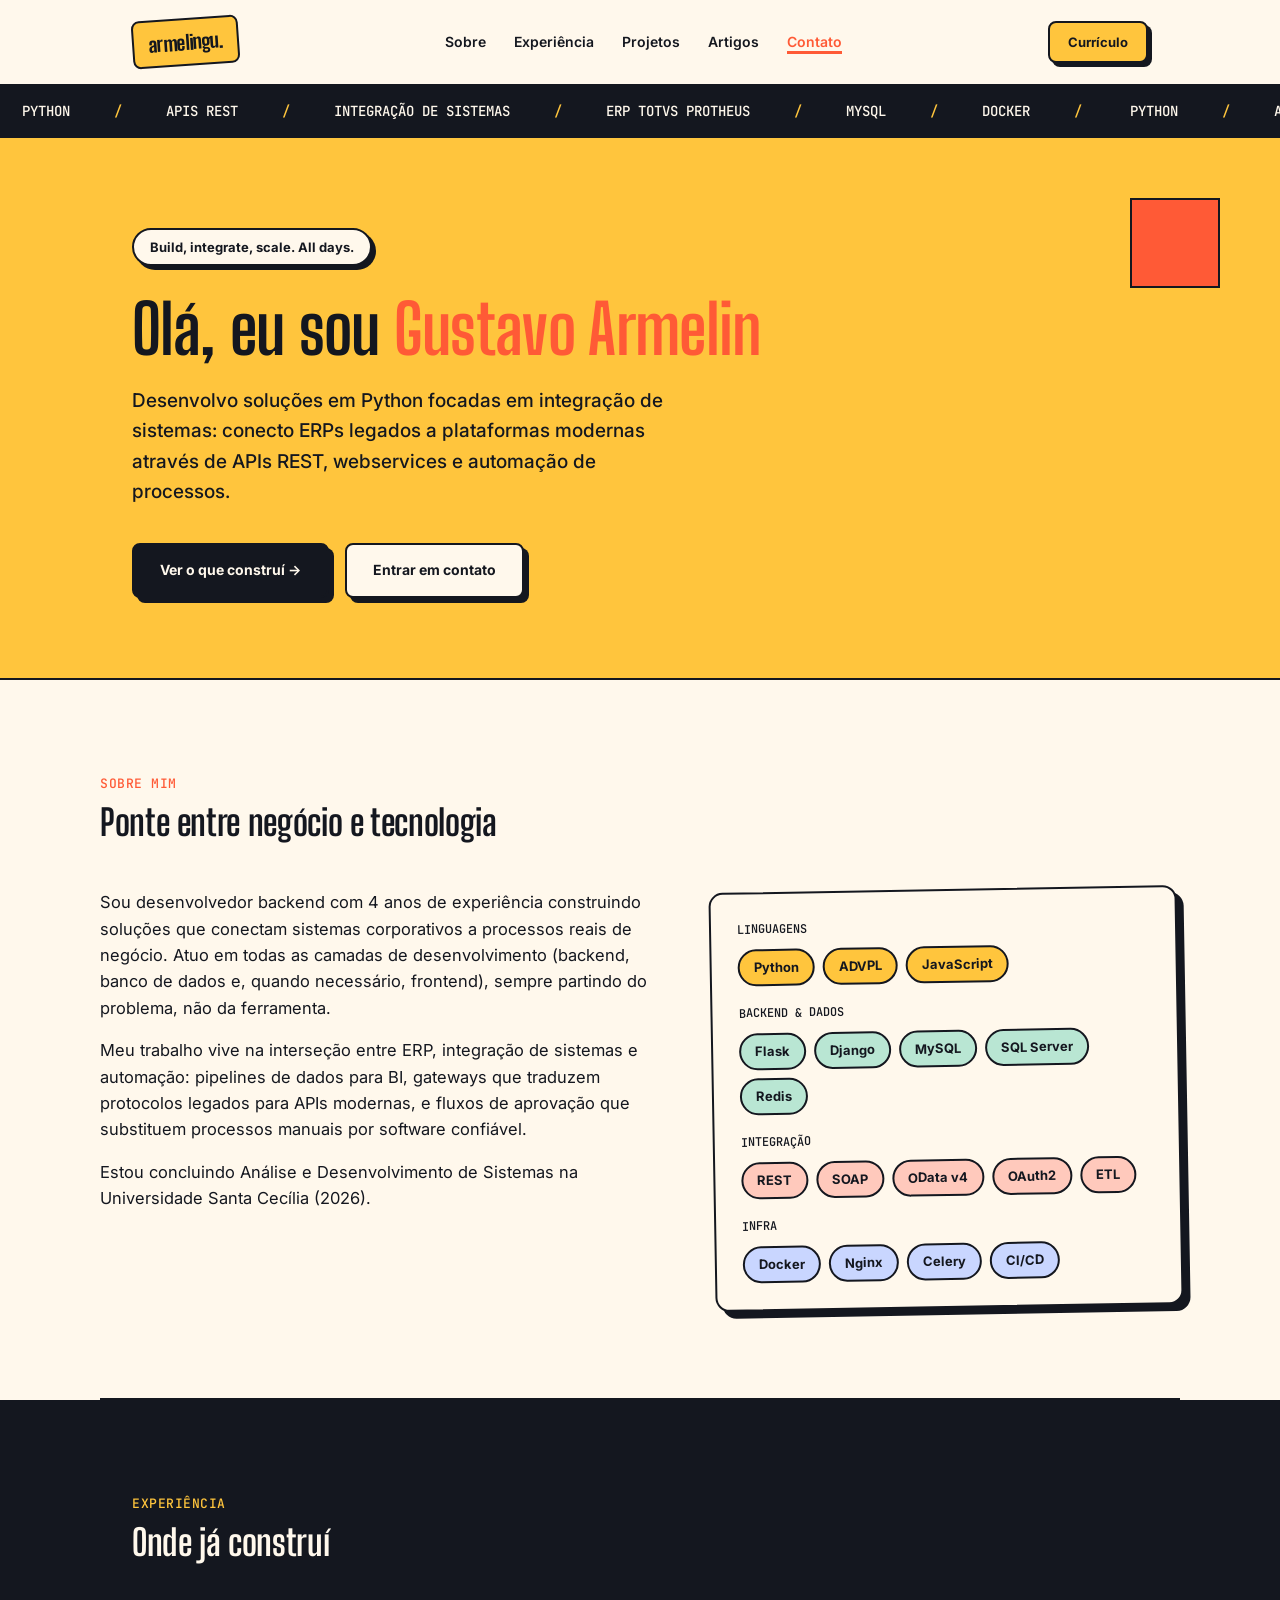
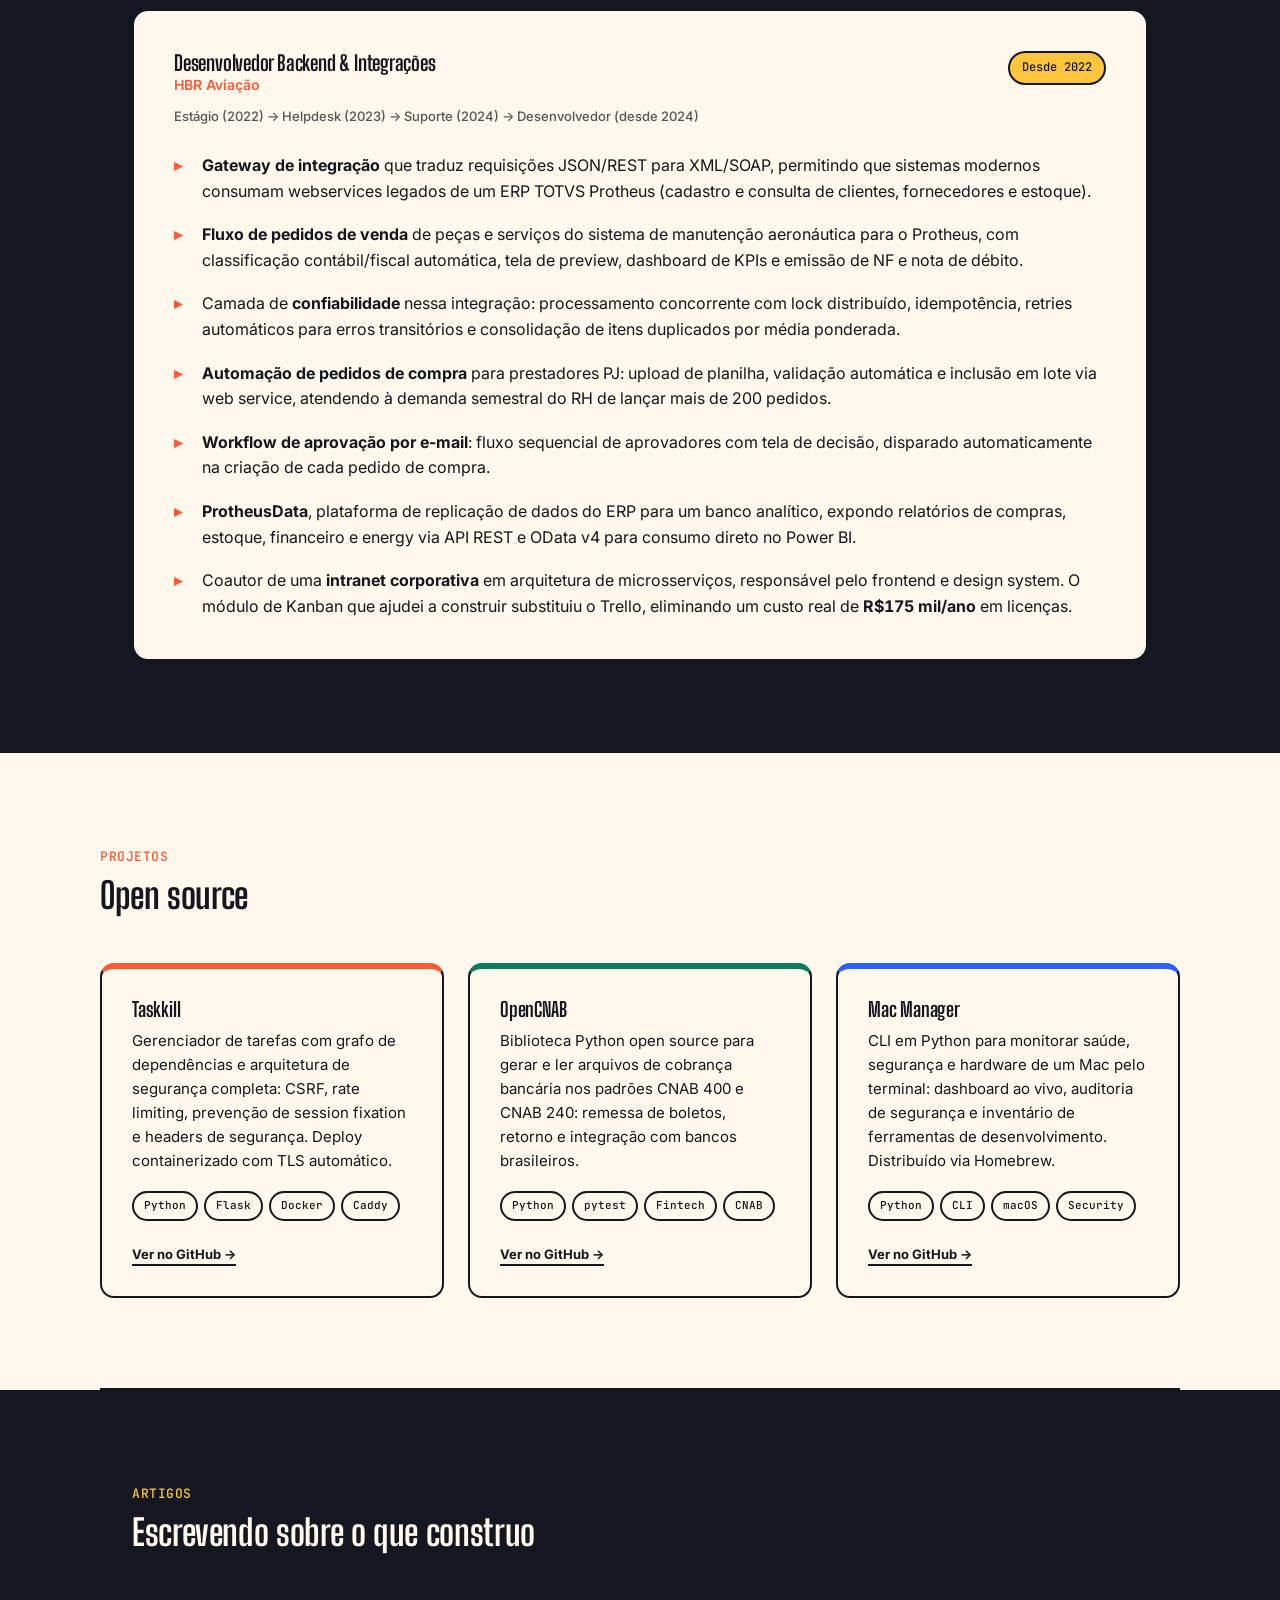
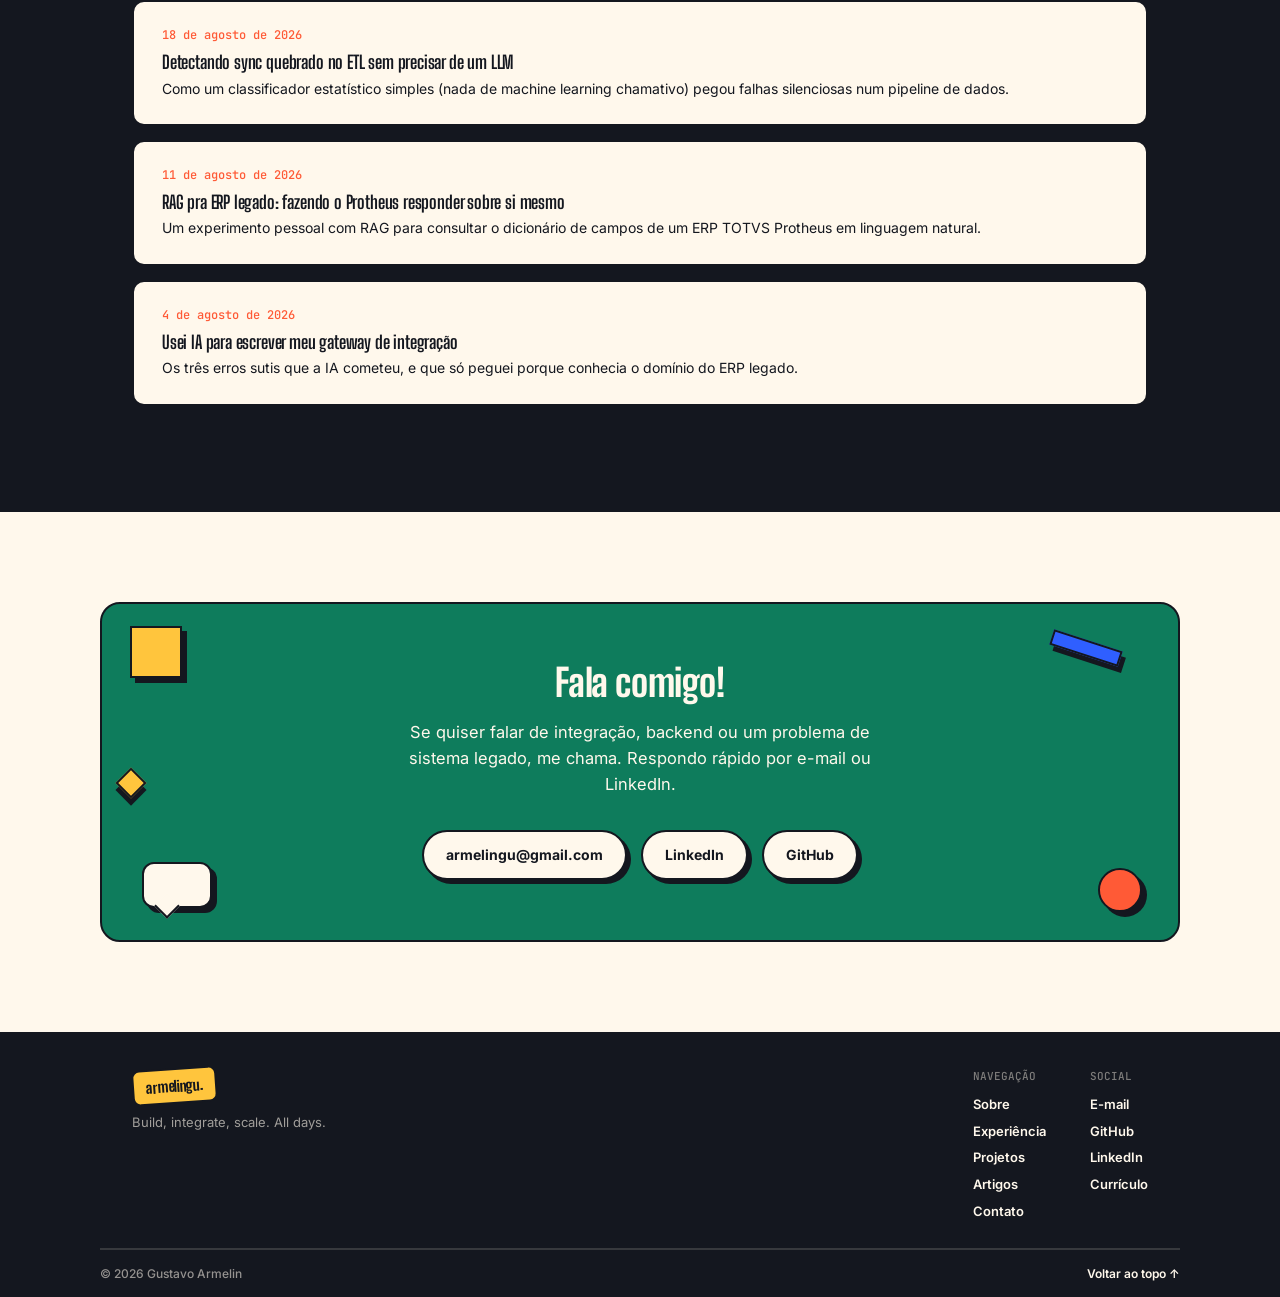
==== index.html @ 9a595149 "feat: torna o card de projeto inteiro clicável No mobile o alvo deixa de ser só o "Ver no GitHub". O" ====
<!DOCTYPE html>
<html lang="pt-BR">
<head>
<meta charset="UTF-8">
<meta name="viewport" content="width=device-width, initial-scale=1.0">
<title>Gustavo Armelin | Desenvolvedor Backend</title>
<meta name="description" content="Gustavo Armelin, desenvolvedor backend focado em Python, APIs REST e integração de sistemas corporativos (ERP TOTVS Protheus).">
<meta name="theme-color" content="#FFF8EC">
<link rel="canonical" href="https://armelingu.github.io/">
<link rel="icon" href="favicon.svg" type="image/svg+xml">
<meta property="og:type" content="website">
<meta property="og:locale" content="pt_BR">
<meta property="og:url" content="https://armelingu.github.io/">
<meta property="og:title" content="Gustavo Armelin | Desenvolvedor Backend">
<meta property="og:description" content="Soluções em Python para integração de sistemas: ERPs legados, APIs REST e automação de processos.">
<meta property="og:site_name" content="armelingu.">
<meta name="twitter:card" content="summary">
<meta name="twitter:title" content="Gustavo Armelin | Desenvolvedor Backend">
<meta name="twitter:description" content="Soluções em Python para integração de sistemas: ERPs legados, APIs REST e automação de processos.">
<link rel="preconnect" href="https://fonts.googleapis.com">
<link rel="preconnect" href="https://fonts.gstatic.com" crossorigin>
<link href="https://fonts.googleapis.com/css2?family=Big+Shoulders+Display:wght@600;800;900&family=Inter:wght@400;500;600;700&family=JetBrains+Mono:wght@500&display=swap" rel="stylesheet">
<link rel="stylesheet" href="style.css">
</head>
<body>

<a class="skip-link" href="#top">Pular para o conteúdo</a>
<div class="progress-bar" id="progress-bar"></div>

<header>
  <nav class="nav">
    <a href="#top" class="mark">armelingu.</a>
    <ul class="nav-links">
      <li><a href="#sobre">Sobre</a></li>
      <li><a href="#experiencia">Experiência</a></li>
      <li><a href="#projetos">Projetos</a></li>
      <li><a href="#artigos">Artigos</a></li>
      <li><a href="#contato">Contato</a></li>
    </ul>
    <a href="Curriculo_Gustavo_Armelin.pdf" class="nav-cv" target="_blank">Currículo</a>
    <button class="nav-toggle" id="nav-toggle" aria-label="Abrir menu" aria-expanded="false" aria-controls="mobile-menu">
      <span></span><span></span><span></span>
    </button>
  </nav>
  <div class="mobile-menu" id="mobile-menu">
    <a href="#sobre">Sobre</a>
    <a href="#experiencia">Experiência</a>
    <a href="#projetos">Projetos</a>
    <a href="#artigos">Artigos</a>
    <a href="#contato">Contato</a>
    <a href="Curriculo_Gustavo_Armelin.pdf" target="_blank" rel="noopener">Currículo</a>
  </div>
</header>

<div class="marquee">
  <div class="marquee-track">
    <span>PYTHON</span><span class="hi">/</span><span>APIS REST</span><span class="hi">/</span><span>INTEGRAÇÃO DE SISTEMAS</span><span class="hi">/</span><span>ERP TOTVS PROTHEUS</span><span class="hi">/</span><span>MYSQL</span><span class="hi">/</span><span>DOCKER</span><span class="hi">/</span>
    <span>PYTHON</span><span class="hi">/</span><span>APIS REST</span><span class="hi">/</span><span>INTEGRAÇÃO DE SISTEMAS</span><span class="hi">/</span><span>ERP TOTVS PROTHEUS</span><span class="hi">/</span><span>MYSQL</span><span class="hi">/</span><span>DOCKER</span><span class="hi">/</span>
  </div>
</div>

<main id="top">

  <section class="hero">
    <div class="spin-shape"></div>
    <div class="wrap">
      <div class="badge">Build, integrate, scale. All days.</div>
      <h1>Olá, eu sou <span class="accent">Gustavo Armelin</span></h1>
      <p class="lede">Desenvolvo soluções em Python focadas em integração de sistemas: conecto ERPs legados a plataformas modernas através de APIs REST, webservices e automação de processos.</p>
      <div class="cta-row">
        <a href="#experiencia" class="btn primary">Ver o que construí →</a>
        <a href="#contato" class="btn ghost">Entrar em contato</a>
      </div>
    </div>
  </section>

  <section id="sobre" class="body-section wrap">
    <div class="section-head reveal">
      <div class="eyebrow">Sobre mim</div>
      <h2>Ponte entre negócio e tecnologia</h2>
    </div>
    <div class="about-grid reveal">
      <div>
        <p>Sou desenvolvedor backend com 4 anos de experiência construindo soluções que conectam sistemas corporativos a processos reais de negócio. Atuo em todas as camadas de desenvolvimento (backend, banco de dados e, quando necessário, frontend), sempre partindo do problema, não da ferramenta.</p>
        <p>Meu trabalho vive na interseção entre ERP, integração de sistemas e automação: pipelines de dados para BI, gateways que traduzem protocolos legados para APIs modernas, e fluxos de aprovação que substituem processos manuais por software confiável.</p>
        <p>Estou concluindo Análise e Desenvolvimento de Sistemas na Universidade Santa Cecília (2026).</p>
      </div>
      <div class="stack-card hard-shadow">
        <div class="stack-group">
          <div class="stack-label">Linguagens</div>
          <div class="tags">
            <span class="tag c1">Python</span>
            <span class="tag c1">ADVPL</span>
            <span class="tag c1">JavaScript</span>
          </div>
        </div>
        <div class="stack-group">
          <div class="stack-label">Backend & Dados</div>
          <div class="tags">
            <span class="tag c2">Flask</span>
            <span class="tag c2">Django</span>
            <span class="tag c2">MySQL</span>
            <span class="tag c2">SQL Server</span>
            <span class="tag c2">Redis</span>
          </div>
        </div>
        <div class="stack-group">
          <div class="stack-label">Integração</div>
          <div class="tags">
            <span class="tag c3">REST</span>
            <span class="tag c3">SOAP</span>
            <span class="tag c3">OData v4</span>
            <span class="tag c3">OAuth2</span>
            <span class="tag c3">ETL</span>
          </div>
        </div>
        <div class="stack-group">
          <div class="stack-label">Infra</div>
          <div class="tags">
            <span class="tag c4">Docker</span>
            <span class="tag c4">Nginx</span>
            <span class="tag c4">Celery</span>
            <span class="tag c4">CI/CD</span>
          </div>
        </div>
      </div>
    </div>
  </section>

  <section id="experiencia" class="body-section dark">
    <div class="wrap">
      <div class="section-head reveal">
        <div class="eyebrow">Experiência</div>
        <h2>Onde já construí</h2>
      </div>
      <div class="timeline-card hard-shadow reveal">
        <div class="timeline-head">
          <div>
            <h3>Desenvolvedor Backend & Integrações</h3>
            <div class="company">HBR Aviação</div>
            <p class="trajectory">Estágio (2022) → Helpdesk (2023) → Suporte (2024) → Desenvolvedor (desde 2024)</p>
          </div>
          <div class="period">Desde 2022</div>
        </div>
        <ul class="timeline-list">
          <li><strong>Gateway de integração</strong> que traduz requisições JSON/REST para XML/SOAP, permitindo que sistemas modernos consumam webservices legados de um ERP TOTVS Protheus (cadastro e consulta de clientes, fornecedores e estoque).</li>
          <li><strong>Fluxo de pedidos de venda</strong> de peças e serviços do sistema de manutenção aeronáutica para o Protheus, com classificação contábil/fiscal automática, tela de preview, dashboard de KPIs e emissão de NF e nota de débito.</li>
          <li>Camada de <strong>confiabilidade</strong> nessa integração: processamento concorrente com lock distribuído, idempotência, retries automáticos para erros transitórios e consolidação de itens duplicados por média ponderada.</li>
          <li><strong>Automação de pedidos de compra</strong> para prestadores PJ: upload de planilha, validação automática e inclusão em lote via web service, atendendo à demanda semestral do RH de lançar mais de 200 pedidos.</li>
          <li><strong>Workflow de aprovação por e-mail</strong>: fluxo sequencial de aprovadores com tela de decisão, disparado automaticamente na criação de cada pedido de compra.</li>
          <li><strong>ProtheusData</strong>, plataforma de replicação de dados do ERP para um banco analítico, expondo relatórios de compras, estoque, financeiro e energy via API REST e OData v4 para consumo direto no Power BI.</li>
          <li>Coautor de uma <strong>intranet corporativa</strong> em arquitetura de microsserviços, responsável pelo frontend e design system. O módulo de Kanban que ajudei a construir substituiu o Trello, eliminando um custo real de <strong class="counter" data-target="180" data-prefix="R$" data-suffix=" mil/ano">R$0 mil/ano</strong> em licenças.</li>
        </ul>
      </div>
    </div>
  </section>

  <section id="projetos" class="body-section wrap">
    <div class="section-head reveal">
      <div class="eyebrow">Projetos</div>
      <h2>Open source</h2>
    </div>
    <div class="projects-grid">
      <a class="project-card card-border reveal" href="https://github.com/armelingu/taskkill" target="_blank" rel="noopener">
        <h3>Taskkill</h3>
        <p>Gerenciador de tarefas com grafo de dependências e arquitetura de segurança completa: CSRF, rate limiting, prevenção de session fixation e headers de segurança. Deploy containerizado com TLS automático.</p>
        <div class="project-tags"><span>Python</span><span>Flask</span><span>Docker</span><span>Caddy</span></div>
        <span class="project-link">Ver no GitHub →</span>
      </a>
      <a class="project-card card-border reveal" href="https://github.com/armelingu/opencnab" target="_blank" rel="noopener" style="transition-delay: 0.08s">
        <h3>OpenCNAB</h3>
        <p>Biblioteca Python open source para gerar e ler arquivos de cobrança bancária nos padrões CNAB 400 e CNAB 240: remessa de boletos, retorno e integração com bancos brasileiros.</p>
        <div class="project-tags"><span>Python</span><span>pytest</span><span>Fintech</span><span>CNAB</span></div>
        <span class="project-link">Ver no GitHub →</span>
      </a>
      <a class="project-card card-border reveal" href="https://github.com/armelingu/mac-manager" target="_blank" rel="noopener" style="transition-delay: 0.16s">
        <h3>Mac Manager</h3>
        <p>CLI em Python para monitorar saúde, segurança e hardware de um Mac pelo terminal: dashboard ao vivo, auditoria de segurança e inventário de ferramentas de desenvolvimento. Distribuído via Homebrew.</p>
        <div class="project-tags"><span>Python</span><span>CLI</span><span>macOS</span><span>Security</span></div>
        <span class="project-link">Ver no GitHub →</span>
      </a>
    </div>
  </section>

  <section id="artigos" class="body-section dark">
    <div class="wrap">
      <div class="section-head reveal">
        <div class="eyebrow">Artigos</div>
        <h2>Escrevendo sobre o que construo</h2>
      </div>
      <div class="articles-list reveal">
        <a class="article-card" href="artigos/deteccao-anomalias-etl.html">
          <span class="date">18 de agosto de 2026</span>
          <h3>Detectando sync quebrado no ETL sem precisar de um LLM</h3>
          <p>Como um classificador estatístico simples (nada de machine learning chamativo) pegou falhas silenciosas num pipeline de dados.</p>
        </a>
        <a class="article-card" href="artigos/rag-erp-legado.html">
          <span class="date">11 de agosto de 2026</span>
          <h3>RAG pra ERP legado: fazendo o Protheus responder sobre si mesmo</h3>
          <p>Um experimento pessoal com RAG para consultar o dicionário de campos de um ERP TOTVS Protheus em linguagem natural.</p>
        </a>
        <a class="article-card" href="artigos/ia-gateway-integracao.html">
          <span class="date">4 de agosto de 2026</span>
          <h3>Usei IA para escrever meu gateway de integração</h3>
          <p>Os três erros sutis que a IA cometeu, e que só peguei porque conhecia o domínio do ERP legado.</p>
        </a>
      </div>
    </div>
  </section>

  <section id="contato" class="body-section wrap">
    <div class="contact-block reveal">
      <div class="contact-art" aria-hidden="true">
        <span class="stamp stamp-sq"></span>
        <span class="stamp stamp-dot"></span>
        <span class="stamp stamp-bar"></span>
        <span class="stamp stamp-bubble"></span>
        <span class="stamp stamp-chip"></span>
      </div>
      <div class="contact-copy">
        <h2>Fala comigo!</h2>
        <p>Se quiser falar de integração, backend ou um problema de sistema legado, me chama. Respondo rápido por e-mail ou LinkedIn.</p>
        <div class="contact-links">
          <a href="mailto:armelingu@gmail.com">armelingu@gmail.com</a>
          <a href="https://linkedin.com/in/gustavoarmelin" target="_blank" rel="noopener">LinkedIn</a>
          <a href="https://github.com/armelingu" target="_blank" rel="noopener">GitHub</a>
        </div>
      </div>
    </div>
  </section>

</main>

<footer>
  <div class="wrap footer-inner">
    <div class="footer-brand">
      <a href="#top" class="mark">armelingu.</a>
      <p>Build, integrate, scale. All days.</p>
    </div>
    <div class="footer-links">
      <div class="footer-col">
        <div class="stack-label">Navegação</div>
        <a href="#sobre">Sobre</a>
        <a href="#experiencia">Experiência</a>
        <a href="#projetos">Projetos</a>
        <a href="#artigos">Artigos</a>
        <a href="#contato">Contato</a>
      </div>
      <div class="footer-col">
        <div class="stack-label">Social</div>
        <a href="mailto:armelingu@gmail.com">E-mail</a>
        <a href="https://github.com/armelingu" target="_blank" rel="noopener">GitHub</a>
        <a href="https://linkedin.com/in/gustavoarmelin" target="_blank" rel="noopener">LinkedIn</a>
        <a href="Curriculo_Gustavo_Armelin.pdf" target="_blank">Currículo</a>
      </div>
    </div>
  </div>
  <div class="wrap footer-bottom">
    <span>© <span id="year"></span> Gustavo Armelin</span>
    <a href="#top" class="back-top">Voltar ao topo ↑</a>
  </div>
</footer>

<script src="script.js"></script>
</body>
</html>
---- style.css ----
:root {
  --ink: #14171F;
  --paper: #FFF8EC;
  --yellow: #FFC53D;
  --coral: #FF5A36;
  --teal: #0E7C5C;
  --blue: #2F5FFF;
  --border: var(--ink);
  --max: 1080px;
}

* { box-sizing: border-box; }
html { scroll-behavior: smooth; }

.skip-link {
  position: absolute; left: 16px; top: -48px; z-index: 300;
  background: var(--yellow); color: var(--ink); font-weight: 700;
  border: 2.5px solid var(--ink); padding: 8px 14px; border-radius: 8px;
  text-decoration: none;
}
.skip-link:focus { top: 16px; }

:focus-visible {
  outline: 2.5px solid var(--blue);
  outline-offset: 3px;
}

/* Transição suave entre páginas (index <-> artigos), com fallback silencioso em navegadores sem suporte */
@view-transition { navigation: auto; }

::view-transition-old(root) { animation: page-out 0.22s ease-in forwards; }
::view-transition-new(root) { animation: page-in 0.32s ease-out forwards; }

@keyframes page-out { to { opacity: 0; transform: translateY(-10px) scale(0.99); } }
@keyframes page-in { from { opacity: 0; transform: translateY(10px) scale(0.99); } to { opacity: 1; transform: translateY(0) scale(1); } }

body {
  margin: 0;
  background: var(--paper);
  color: var(--ink);
  font-family: 'Inter', -apple-system, BlinkMacSystemFont, sans-serif;
  font-size: 16px;
  line-height: 1.6;
  -webkit-font-smoothing: antialiased;
}

h1, h2, h3 { font-family: 'Big Shoulders Display', sans-serif; font-weight: 800; margin: 0; line-height: 1.02; letter-spacing: -0.01em; }

.wrap { max-width: var(--max); margin: 0 auto; padding: 0 32px; }
a { color: inherit; }

.hard-shadow { box-shadow: 7px 7px 0 var(--ink); }
.card-border { border: 2.5px solid var(--ink); }

/* Progress bar */
.progress-bar {
  position: fixed; top: 0; left: 0; height: 4px; width: 0%;
  background: var(--coral); z-index: 200; transition: width 0.1s linear;
}

/* Nav */
header {
  position: sticky; top: 0; z-index: 100;
  background: var(--paper);
  border-bottom: 2.5px solid var(--ink);
}
.nav {
  max-width: var(--max); margin: 0 auto; padding: 18px 32px;
  display: flex; align-items: center; justify-content: space-between;
}
.mark {
  font-family: 'Big Shoulders Display', sans-serif; font-weight: 800; font-size: 20px;
  text-decoration: none; color: var(--ink); letter-spacing: -0.02em;
  background: var(--yellow); border: 2.5px solid var(--ink); border-radius: 8px;
  padding: 6px 14px; display: inline-block;
  transform: rotate(-4deg);
  transition: transform 0.2s ease;
}
.mark:hover { transform: rotate(-4deg) scale(1.06); }
.nav-links { display: flex; gap: 28px; list-style: none; margin: 0; padding: 0; }
.nav-links a { text-decoration: none; font-size: 14px; font-weight: 600; color: var(--ink); position: relative; }
.nav-links a::after {
  content: ''; position: absolute; left: 0; right: 100%; bottom: -4px; height: 3px; background: var(--coral);
  transition: right 0.2s ease;
}
.nav-links a:hover::after { right: 0; }
.nav-links a.active { color: var(--coral); }
.nav-links a.active::after { right: 0; }

.nav-toggle {
  display: none; background: var(--paper); border: 2.5px solid var(--ink); border-radius: 8px;
  width: 40px; height: 36px; cursor: pointer; align-items: center; justify-content: center; gap: 4px; flex-direction: column;
}
.nav-toggle span { display: block; width: 20px; height: 2.5px; background: var(--ink); }
.mobile-menu {
  display: none; flex-direction: column; gap: 2px; padding: 0 32px 18px;
  background: var(--paper); border-bottom: 2.5px solid var(--ink);
}
.mobile-menu.open { display: flex; }
.mobile-menu a {
  text-decoration: none; color: var(--ink); font-weight: 600; font-size: 15px; padding: 12px 0;
  border-bottom: 1.5px dashed var(--ink);
}
.mobile-menu a:last-child { border-bottom: none; }

@media (max-width: 760px) {
  .nav-toggle { display: flex; }
}
.nav-cv {
  font-size: 13px; font-weight: 700; padding: 9px 18px; border-radius: 8px;
  text-decoration: none; color: var(--ink); background: var(--yellow);
  border: 2.5px solid var(--ink); box-shadow: 4px 4px 0 var(--ink);
  transition: transform 0.15s ease, box-shadow 0.15s ease;
}
.nav-cv:hover { transform: translate(4px, 4px); box-shadow: 0 0 0 var(--ink); }
@media (max-width: 760px) { .nav-links { display: none; } }

/* Marquee */
.marquee {
  background: var(--ink); color: var(--paper); overflow: hidden; white-space: nowrap;
  border-bottom: 2.5px solid var(--ink); padding: 12px 0;
}
.marquee-track { display: inline-block; animation: scroll 22s linear infinite; }
.marquee-track span { font-family: 'JetBrains Mono', monospace; font-size: 14px; font-weight: 500; margin: 0 22px; }
.marquee-track span.hi { color: var(--yellow); }
@keyframes scroll { from { transform: translateX(0); } to { transform: translateX(-50%); } }

/* Hero */
.hero { background: var(--yellow); padding: 90px 0 80px; position: relative; overflow: hidden; border-bottom: 2.5px solid var(--ink); }
.spin-shape {
  position: absolute; top: 60px; right: 60px; width: 90px; height: 90px;
  background: var(--coral); border: 2.5px solid var(--ink);
  animation: spin 14s linear infinite;
}
@keyframes spin { to { transform: rotate(360deg); } }

.badge {
  display: inline-flex; align-items: center; gap: 8px; font-size: 13px; font-weight: 700;
  background: var(--paper); border: 2.5px solid var(--ink); padding: 7px 16px; border-radius: 100px;
  margin-bottom: 28px; box-shadow: 4px 4px 0 var(--ink);
}
.dot { width: 8px; height: 8px; border-radius: 50%; background: var(--teal); }

.hero h1 { font-size: clamp(38px, 6.4vw, 68px); font-weight: 700; margin-bottom: 22px; }
.hero h1 .accent { color: var(--coral); }
.hero .lede { font-size: 19px; max-width: 540px; margin-bottom: 36px; font-weight: 500; }

.cta-row { display: flex; gap: 16px; flex-wrap: wrap; }
.btn {
  display: inline-flex; align-items: center; gap: 8px; font-size: 14px; font-weight: 700;
  text-decoration: none; padding: 14px 26px; border-radius: 8px; border: 2.5px solid var(--ink);
  box-shadow: 5px 5px 0 var(--ink); transition: transform 0.15s ease, box-shadow 0.15s ease;
}
.btn.primary { background: var(--ink); color: var(--paper); }
.btn.ghost { background: var(--paper); color: var(--ink); }
.btn:hover { transform: translate(5px, 5px); box-shadow: 0 0 0 var(--ink); }

/* Sections */
section.body-section { padding: 90px 0; border-bottom: 2.5px solid var(--ink); scroll-margin-top: 120px; }
section.body-section:last-of-type { border-bottom: none; }
.dark { background: var(--ink); color: var(--paper); }

.section-head { margin-bottom: 48px; }
.eyebrow {
  display: inline-block; font-family: 'JetBrains Mono', monospace; font-size: 13px; font-weight: 500;
  color: var(--coral); margin-bottom: 10px; text-transform: uppercase; letter-spacing: 0.04em;
}
.dark .eyebrow { color: var(--yellow); }
.section-head h2 { font-size: clamp(26px, 4vw, 36px); font-weight: 700; }

.reveal { opacity: 0; transform: translateY(20px); transition: opacity 0.6s ease, transform 0.6s ease; }
.reveal.in { opacity: 1; transform: translateY(0); }

/* About */
.about-grid { display: grid; grid-template-columns: 1.2fr 1fr; gap: 50px; align-items: start; }
.about-grid p { font-size: 16.5px; margin: 0 0 16px; }

.stack-card { background: var(--paper); border: 2.5px solid var(--ink); border-radius: 14px; padding: 26px; transform: rotate(-1deg); }
.stack-group { margin-bottom: 18px; }
.stack-group:last-child { margin-bottom: 0; }
.stack-label { font-family: 'JetBrains Mono', monospace; font-size: 12px; font-weight: 500; margin-bottom: 10px; text-transform: uppercase; }
.tags { display: flex; flex-wrap: wrap; gap: 8px; }
.tag { font-size: 13px; font-weight: 700; padding: 6px 14px; border-radius: 100px; border: 2px solid var(--ink); color: var(--ink); }
.tag.c1 { background: var(--yellow); }
.tag.c2 { background: #B9E6D3; }
.tag.c3 { background: #FFC9BC; }
.tag.c4 { background: #C9D6FF; }

@media (max-width: 760px) { .about-grid { grid-template-columns: 1fr; } }

/* Timeline */
.timeline-card { background: var(--paper); color: var(--ink); border: 2.5px solid var(--ink); border-radius: 16px; padding: 40px; }
.timeline-head { display: flex; justify-content: space-between; align-items: baseline; flex-wrap: wrap; gap: 10px; margin-bottom: 26px; }
.timeline-head h3 { font-size: 21px; font-weight: 700; }
.timeline-head .company { font-size: 14px; font-weight: 600; color: var(--coral); }
.timeline-head .trajectory {
  margin: 10px 0 0; font-size: 13px; font-weight: 500; color: var(--ink); opacity: 0.72;
}
.timeline-head .period {
  font-family: 'JetBrains Mono', monospace; font-size: 12px; font-weight: 500; background: var(--yellow);
  border: 2px solid var(--ink); padding: 5px 12px; border-radius: 100px; color: var(--ink);
}
.timeline-list { list-style: none; margin: 0; padding: 0; }
.timeline-list li {
  position: relative; padding-left: 28px; margin-bottom: 18px;
  opacity: 0; transform: translateX(-10px);
  transition: opacity 0.5s ease, transform 0.5s ease;
}
.timeline-list li:last-child { margin-bottom: 0; }
.timeline-list li::before { content: '▸'; position: absolute; left: 0; top: 0; color: var(--coral); font-weight: 700; }
.timeline-list strong { font-weight: 700; }
.counter { font-variant-numeric: tabular-nums; }

.timeline-card.in .timeline-list li { opacity: 1; transform: translateX(0); }
.timeline-list li:nth-child(1) { transition-delay: 0.05s; }
.timeline-list li:nth-child(2) { transition-delay: 0.12s; }
.timeline-list li:nth-child(3) { transition-delay: 0.19s; }
.timeline-list li:nth-child(4) { transition-delay: 0.26s; }
.timeline-list li:nth-child(5) { transition-delay: 0.33s; }
.timeline-list li:nth-child(6) { transition-delay: 0.4s; }
.timeline-list li:nth-child(7) { transition-delay: 0.47s; }

/* Projects */
.projects-grid { display: grid; grid-template-columns: repeat(auto-fit, minmax(260px, 1fr)); gap: 24px; }
.project-card {
  display: block; background: var(--paper); color: inherit; text-decoration: none;
  border-radius: 14px; padding: 30px; transition: transform 0.15s ease, box-shadow 0.15s ease;
}
.project-card:nth-child(1) { border-top: 6px solid var(--coral); }
.project-card:nth-child(2) { border-top: 6px solid var(--teal); }
.project-card:nth-child(3) { border-top: 6px solid var(--blue); }
.project-card:hover { transform: translate(-3px, -3px) rotate(-1deg); box-shadow: 8px 8px 0 var(--ink); }
.project-card:nth-child(2):hover { transform: translate(-3px, -3px) rotate(1deg); }
.project-card h3 { font-size: 20px; font-weight: 700; margin-bottom: 10px; }
.project-card p { font-size: 15px; margin: 0 0 18px; }
.project-tags { display: flex; flex-wrap: wrap; gap: 6px; margin-bottom: 20px; }
.project-tags span { font-family: 'JetBrains Mono', monospace; font-size: 11px; font-weight: 500; border: 2px solid var(--ink); padding: 4px 10px; border-radius: 100px; }
.project-link { font-size: 13px; font-weight: 700; border-bottom: 2px solid var(--ink); padding-bottom: 2px; }
.project-card:hover .project-link { color: var(--coral); border-color: var(--coral); }

@media (max-width: 760px) { .projects-grid { grid-template-columns: 1fr; } }

/* Articles */
.articles-empty { background: var(--paper); border: 2.5px dashed var(--ink); border-radius: 14px; padding: 50px 32px; text-align: center; }
.articles-empty .big { font-family: 'Big Shoulders Display', sans-serif; font-weight: 800; font-size: 22px; margin-bottom: 8px; }
.articles-empty p { margin: 0 0 4px; }

.article-card {
  display: block; background: var(--paper); color: var(--ink); border-radius: 12px; border: 2.5px solid var(--ink);
  padding: 24px 28px; margin-bottom: 14px; text-decoration: none; transition: transform 0.15s ease, box-shadow 0.15s ease;
}
.article-card:hover { transform: translate(-3px, -3px); box-shadow: 6px 6px 0 var(--ink); }
.article-card .date { font-family: 'JetBrains Mono', monospace; font-size: 12px; font-weight: 500; color: var(--coral); margin-bottom: 8px; display: block; }
.article-card h3 { font-size: 18px; font-weight: 700; margin-bottom: 6px; }
.article-card p { font-size: 14px; margin: 0; }

/* Contact */
.contact-block {
  position: relative; overflow: hidden;
  background: var(--teal); color: var(--paper); border-radius: 20px; padding: 60px;
  text-align: center; border: 2.5px solid var(--ink);
}
.contact-copy { position: relative; z-index: 1; }
.contact-block h2 { font-size: clamp(26px, 4vw, 38px); margin-bottom: 16px; }
.contact-block p { max-width: 480px; margin: 0 auto 32px; font-size: 16.5px; }

.contact-art { position: absolute; inset: 0; pointer-events: none; z-index: 0; }
.stamp {
  position: absolute; border: 2.5px solid var(--ink); box-shadow: 5px 5px 0 var(--ink);
}
.stamp-sq {
  top: 22px; left: 28px; width: 52px; height: 52px; background: var(--yellow);
  animation: stamp-spin 16s linear infinite;
}
.stamp-dot {
  bottom: 28px; right: 36px; width: 44px; height: 44px; border-radius: 50%; background: var(--coral);
  animation: stamp-float 7s ease-in-out infinite;
}
.stamp-bar {
  top: 36px; right: 56px; width: 72px; height: 16px; background: var(--blue); transform: rotate(18deg);
  animation: stamp-wiggle 8s ease-in-out infinite;
}
.stamp-bubble {
  bottom: 32px; left: 40px; width: 70px; height: 46px; background: var(--paper); border-radius: 12px;
  animation: stamp-float 9s ease-in-out infinite reverse;
}
.stamp-bubble::after {
  content: ''; position: absolute; left: 14px; bottom: -9px;
  width: 16px; height: 16px; background: var(--paper); border-right: 2.5px solid var(--ink);
  border-bottom: 2.5px solid var(--ink); transform: rotate(45deg);
}
.stamp-chip {
  top: 50%; left: 18px; width: 22px; height: 22px; background: var(--yellow); transform: rotate(45deg);
  animation: stamp-spin 22s linear infinite reverse;
}

@keyframes stamp-spin { to { transform: rotate(360deg); } }
@keyframes stamp-float {
  0%, 100% { transform: translateY(0); }
  50% { transform: translateY(-10px); }
}
@keyframes stamp-wiggle {
  0%, 100% { transform: rotate(18deg); }
  50% { transform: rotate(-8deg); }
}

@media (max-width: 760px) {
  .contact-block { padding: 48px 24px; }
  .stamp-bar, .stamp-chip { display: none; }
  .stamp-sq { width: 36px; height: 36px; top: 14px; left: 14px; }
  .stamp-dot { width: 32px; height: 32px; bottom: 14px; right: 14px; }
  .stamp-bubble { width: 52px; height: 36px; bottom: 16px; left: 16px; }
}
.contact-links { display: flex; justify-content: center; gap: 14px; flex-wrap: wrap; }
.contact-links a {
  display: inline-flex; align-items: center; gap: 8px; font-size: 14px; font-weight: 700; text-decoration: none;
  color: var(--ink); background: var(--paper); border: 2.5px solid var(--ink); padding: 12px 22px; border-radius: 100px;
  box-shadow: 4px 4px 0 var(--ink); transition: transform 0.15s ease, box-shadow 0.15s ease;
}
.contact-links a:hover { transform: translate(4px, 4px); box-shadow: 0 0 0 var(--ink); }

footer { background: var(--ink); color: var(--paper); padding: 36px 0 0; }

.footer-inner { display: flex; justify-content: space-between; align-items: flex-start; gap: 32px; flex-wrap: wrap; padding-bottom: 26px; }

.footer-brand .mark { margin-bottom: 8px; font-size: 15px; padding: 4px 12px; }
.footer-brand p { font-size: 13px; color: rgba(255,248,236,0.6); max-width: 240px; margin: 0; }

.footer-links { display: flex; gap: 44px; flex-wrap: wrap; }
.footer-col .stack-label { color: rgba(255,248,236,0.45); margin-bottom: 8px; font-size: 11px; }
.footer-col { display: flex; flex-direction: column; }
.footer-col a {
  text-decoration: none; color: var(--paper); font-size: 13px; font-weight: 600;
  margin-bottom: 6px; width: fit-content; position: relative;
}
.footer-col a:last-child { margin-bottom: 0; }
.footer-col a::after {
  content: ''; position: absolute; left: 0; right: 100%; bottom: -3px; height: 2px; background: var(--yellow);
  transition: right 0.2s ease;
}
.footer-col a:hover::after { right: 0; }

.footer-bottom {
  display: flex; justify-content: space-between; align-items: center; flex-wrap: wrap; gap: 10px;
  border-top: 2.5px solid rgba(255,248,236,0.15); padding: 14px 0; font-size: 12px; font-weight: 500;
  color: rgba(255,248,236,0.55);
}
.back-top { text-decoration: none; color: var(--paper); font-weight: 600; }
.back-top:hover { color: var(--yellow); }

/* Article page */
.article-hero { background: var(--yellow); padding: 60px 0 50px; border-bottom: 2.5px solid var(--ink); }
.article-back {
  display: inline-flex; align-items: center; gap: 8px; text-decoration: none; color: var(--ink);
  font-weight: 600; font-size: 14px; margin-bottom: 24px; border-bottom: 2px solid var(--ink); padding-bottom: 2px;
}
.article-hero .eyebrow { color: var(--ink); }
.article-hero h1 { font-size: clamp(30px, 5vw, 48px); font-weight: 700; margin-bottom: 16px; max-width: 780px; }
.article-meta { display: flex; gap: 18px; flex-wrap: wrap; font-family: 'JetBrains Mono', monospace; font-size: 13px; color: var(--ink); opacity: 0.75; }

.article-body { max-width: 720px; margin: 0 auto; padding: 64px 32px 100px; }
.article-body p { font-size: 17px; color: var(--text-body, var(--ink)); margin: 0 0 22px; }
.article-body h2 { font-size: 26px; font-weight: 700; margin: 48px 0 18px; }
.article-body h3 { font-size: 20px; font-weight: 700; margin: 34px 0 14px; }
.article-body ul, .article-body ol { margin: 0 0 22px; padding-left: 22px; }
.article-body li { font-size: 16.5px; margin-bottom: 10px; }
.article-body strong { font-weight: 700; }
.article-body code {
  font-family: 'JetBrains Mono', monospace; font-size: 14px; background: var(--gray-bg, #F5F7FC);
  border: 1.5px solid var(--border); padding: 2px 6px; border-radius: 5px;
}
.article-body pre {
  background: var(--ink); color: var(--paper); border-radius: 12px; padding: 22px 24px;
  overflow-x: auto; margin: 0 0 26px; box-shadow: 6px 6px 0 var(--border);
}
.article-body pre code { background: none; border: none; padding: 0; color: inherit; font-size: 13.5px; line-height: 1.6; }

.callout {
  background: var(--paper); border: 2.5px solid var(--ink); border-radius: 14px; padding: 22px 26px;
  margin: 0 0 30px; box-shadow: 6px 6px 0 var(--ink);
}
.callout .label { font-family: 'JetBrains Mono', monospace; font-size: 12px; font-weight: 600; text-transform: uppercase; color: var(--coral); margin-bottom: 8px; display: block; }
.callout p { margin: 0; font-size: 15.5px; }

.article-tags { display: flex; flex-wrap: wrap; gap: 8px; margin-top: 40px; padding-top: 30px; border-top: 2px dashed var(--border); }
.article-tags span { font-family: 'JetBrains Mono', monospace; font-size: 12px; border: 2px solid var(--ink); padding: 4px 12px; border-radius: 100px; }

/* Acessibilidade: respeita quem prefere menos movimento no sistema */
@media (prefers-reduced-motion: reduce) {
  *, *::before, *::after {
    animation-duration: 0.001ms !important;
    animation-iteration-count: 1 !important;
    transition-duration: 0.001ms !important;
  }
  html { scroll-behavior: auto; }
  .marquee-track, .spin-shape, .stamp { animation: none !important; }
  ::view-transition-group(*), ::view-transition-old(*), ::view-transition-new(*) {
    animation: none !important;
  }
}
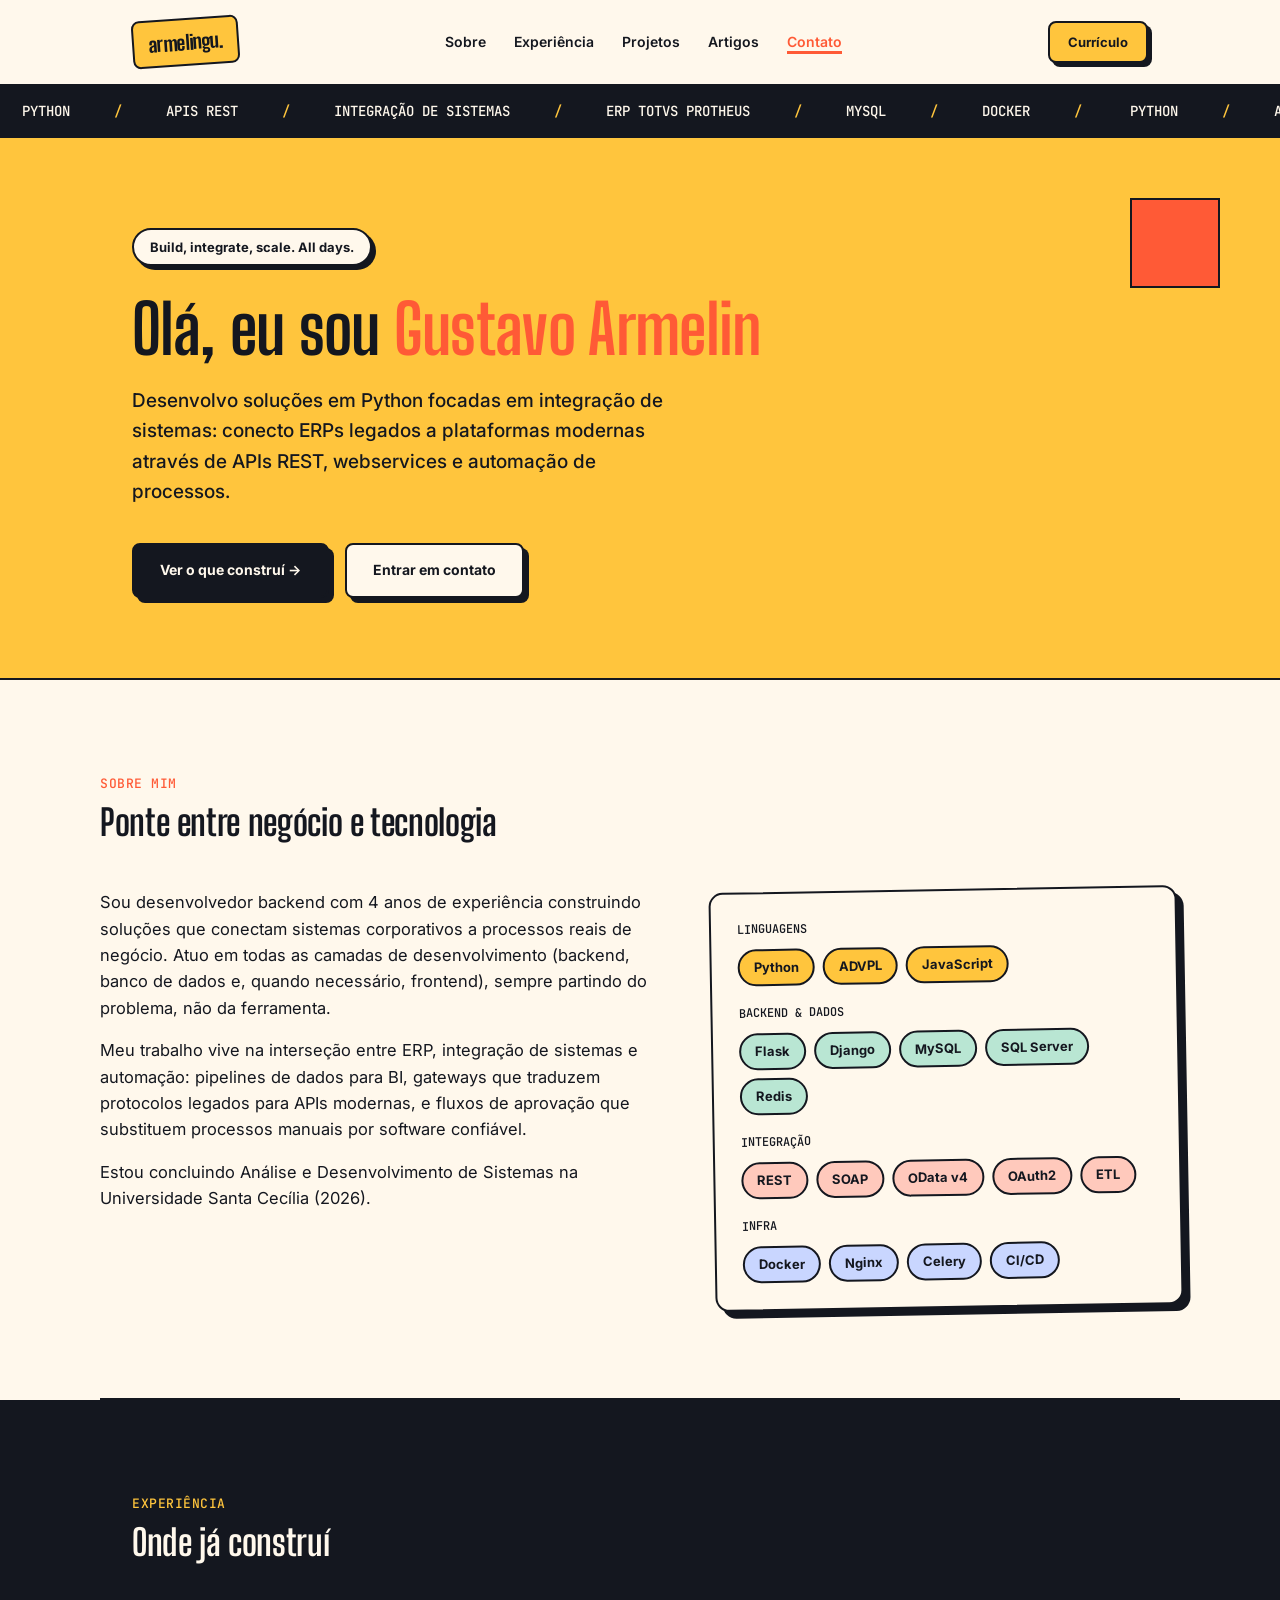
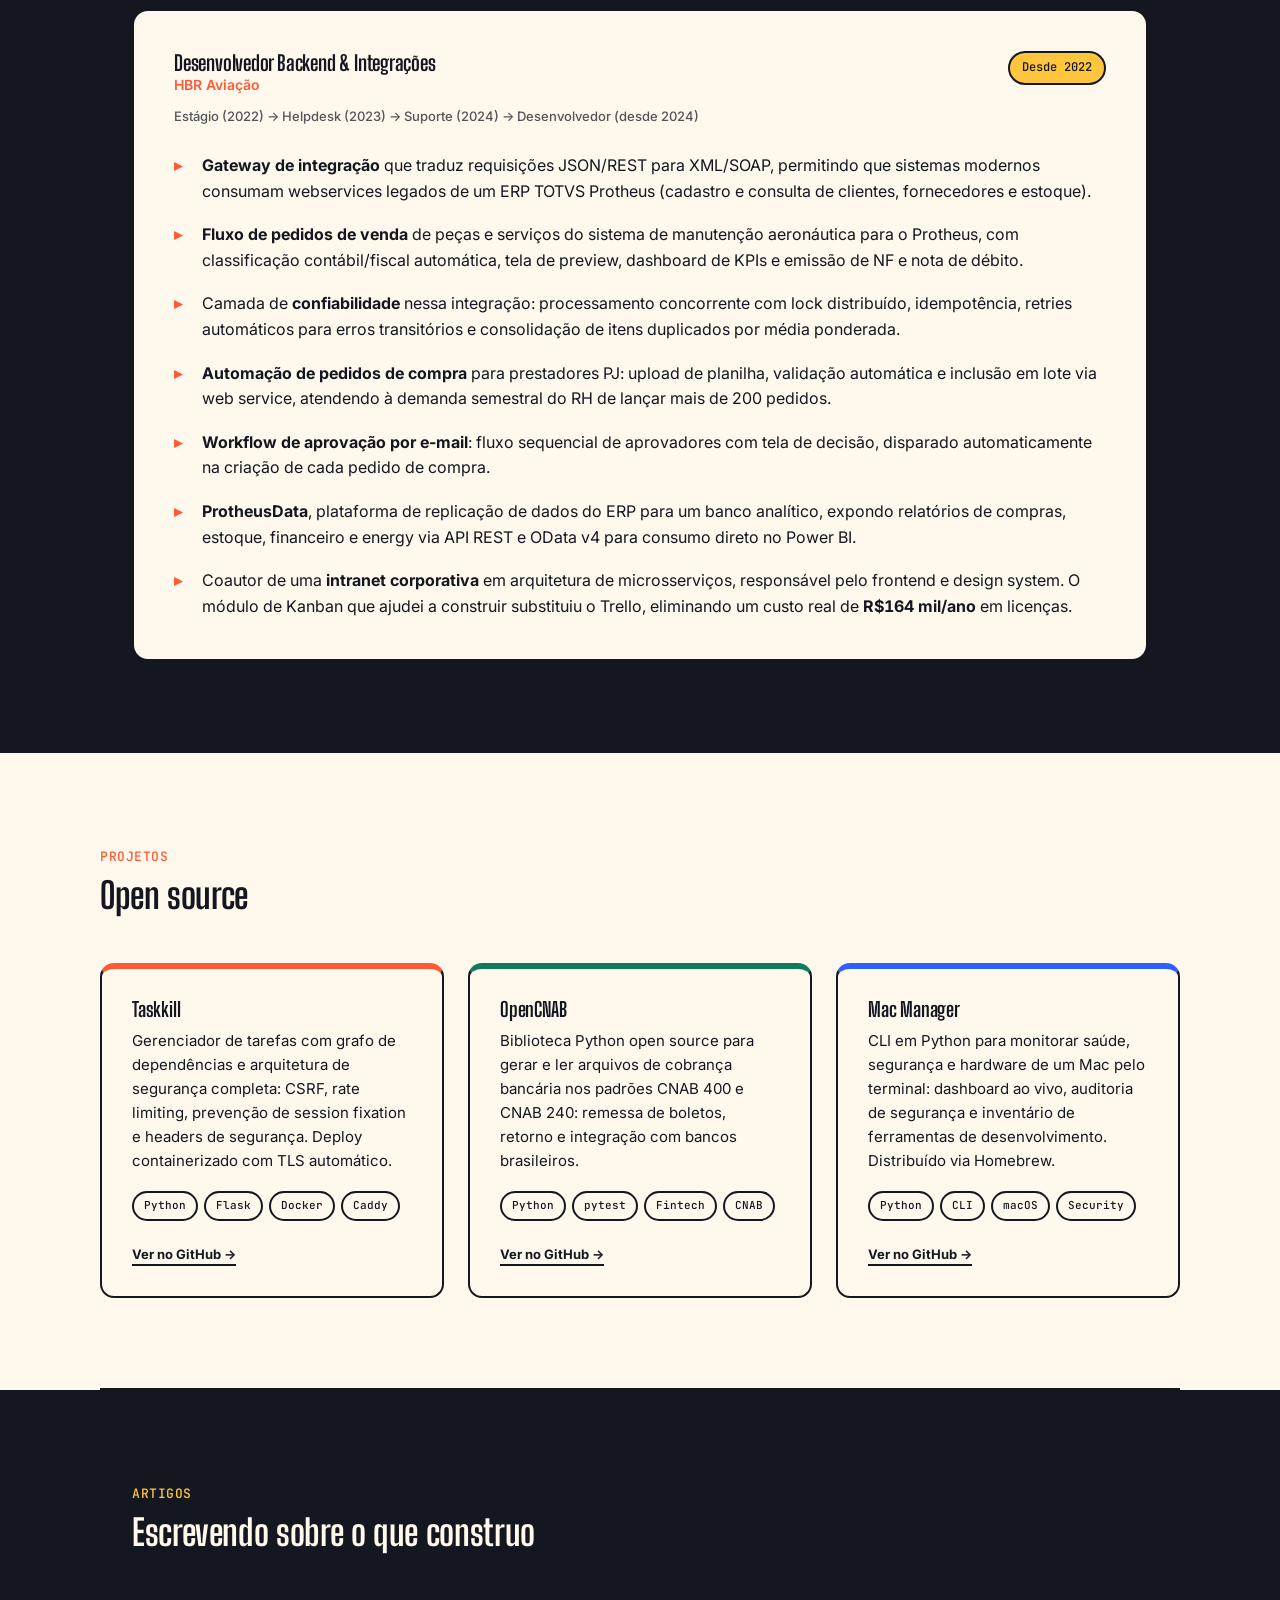
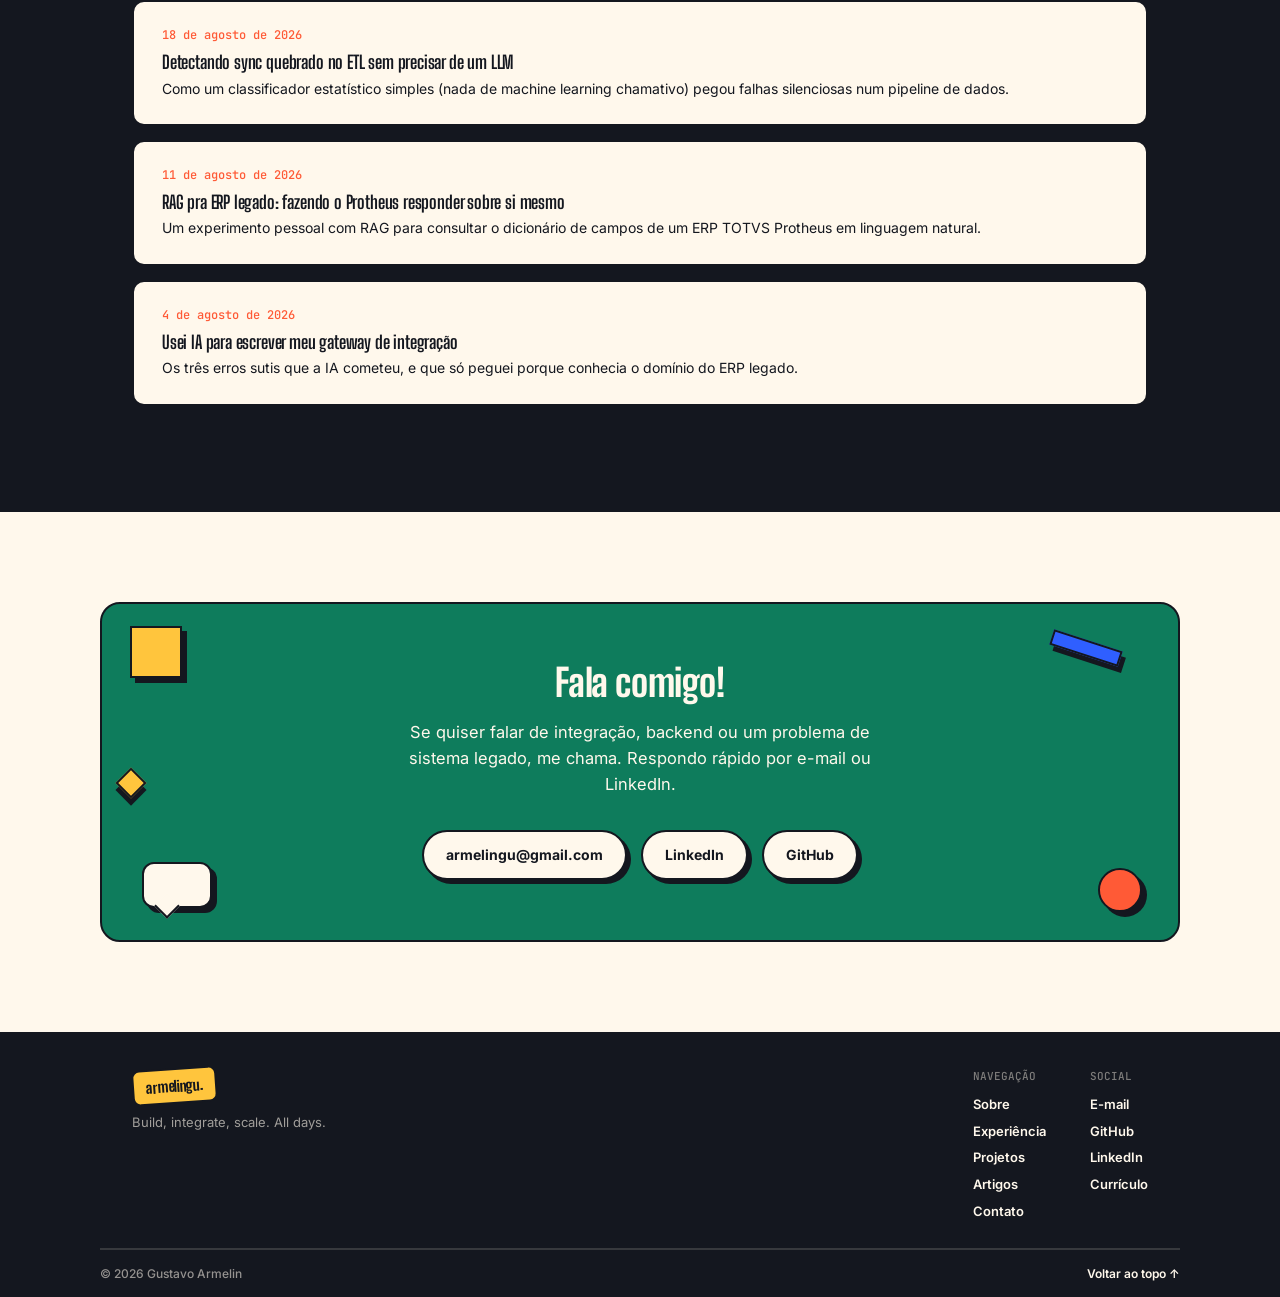
==== commit b4661cf8: "feat: adiciona og:image neubrutalista para compartilhamento Cartão 1200x630 com as cores do site, pa" ====
--- a/index.html
+++ b/index.html
@@ -14,9 +14,14 @@
 <meta property="og:title" content="Gustavo Armelin | Desenvolvedor Backend">
 <meta property="og:description" content="Soluções em Python para integração de sistemas: ERPs legados, APIs REST e automação de processos.">
 <meta property="og:site_name" content="armelingu.">
-<meta name="twitter:card" content="summary">
+<meta property="og:image" content="https://armelingu.github.io/og.png">
+<meta property="og:image:width" content="1200">
+<meta property="og:image:height" content="630">
+<meta property="og:image:alt" content="armelingu. Gustavo Armelin, desenvolvedor backend">
+<meta name="twitter:card" content="summary_large_image">
 <meta name="twitter:title" content="Gustavo Armelin | Desenvolvedor Backend">
 <meta name="twitter:description" content="Soluções em Python para integração de sistemas: ERPs legados, APIs REST e automação de processos.">
+<meta name="twitter:image" content="https://armelingu.github.io/og.png">
 <link rel="preconnect" href="https://fonts.googleapis.com">
 <link rel="preconnect" href="https://fonts.gstatic.com" crossorigin>
 <link href="https://fonts.googleapis.com/css2?family=Big+Shoulders+Display:wght@600;800;900&family=Inter:wght@400;500;600;700&family=JetBrains+Mono:wght@500&display=swap" rel="stylesheet">
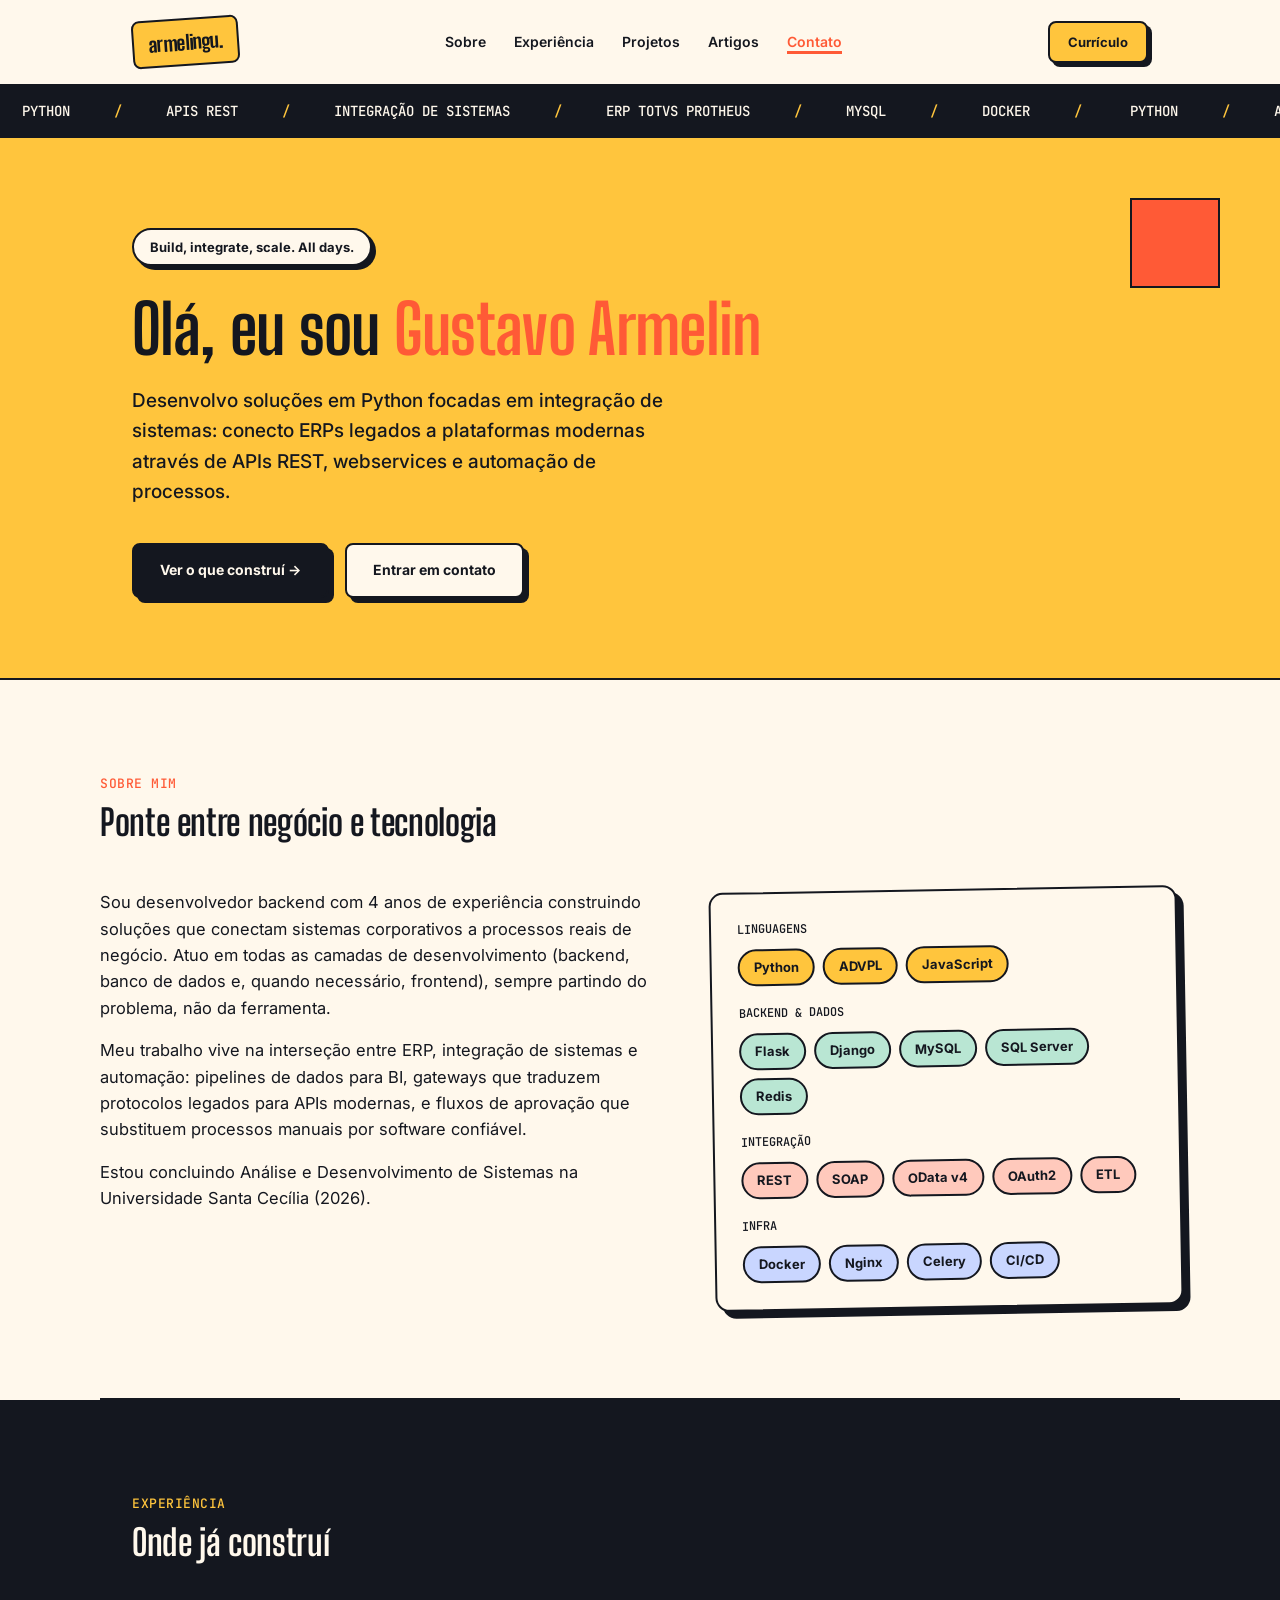
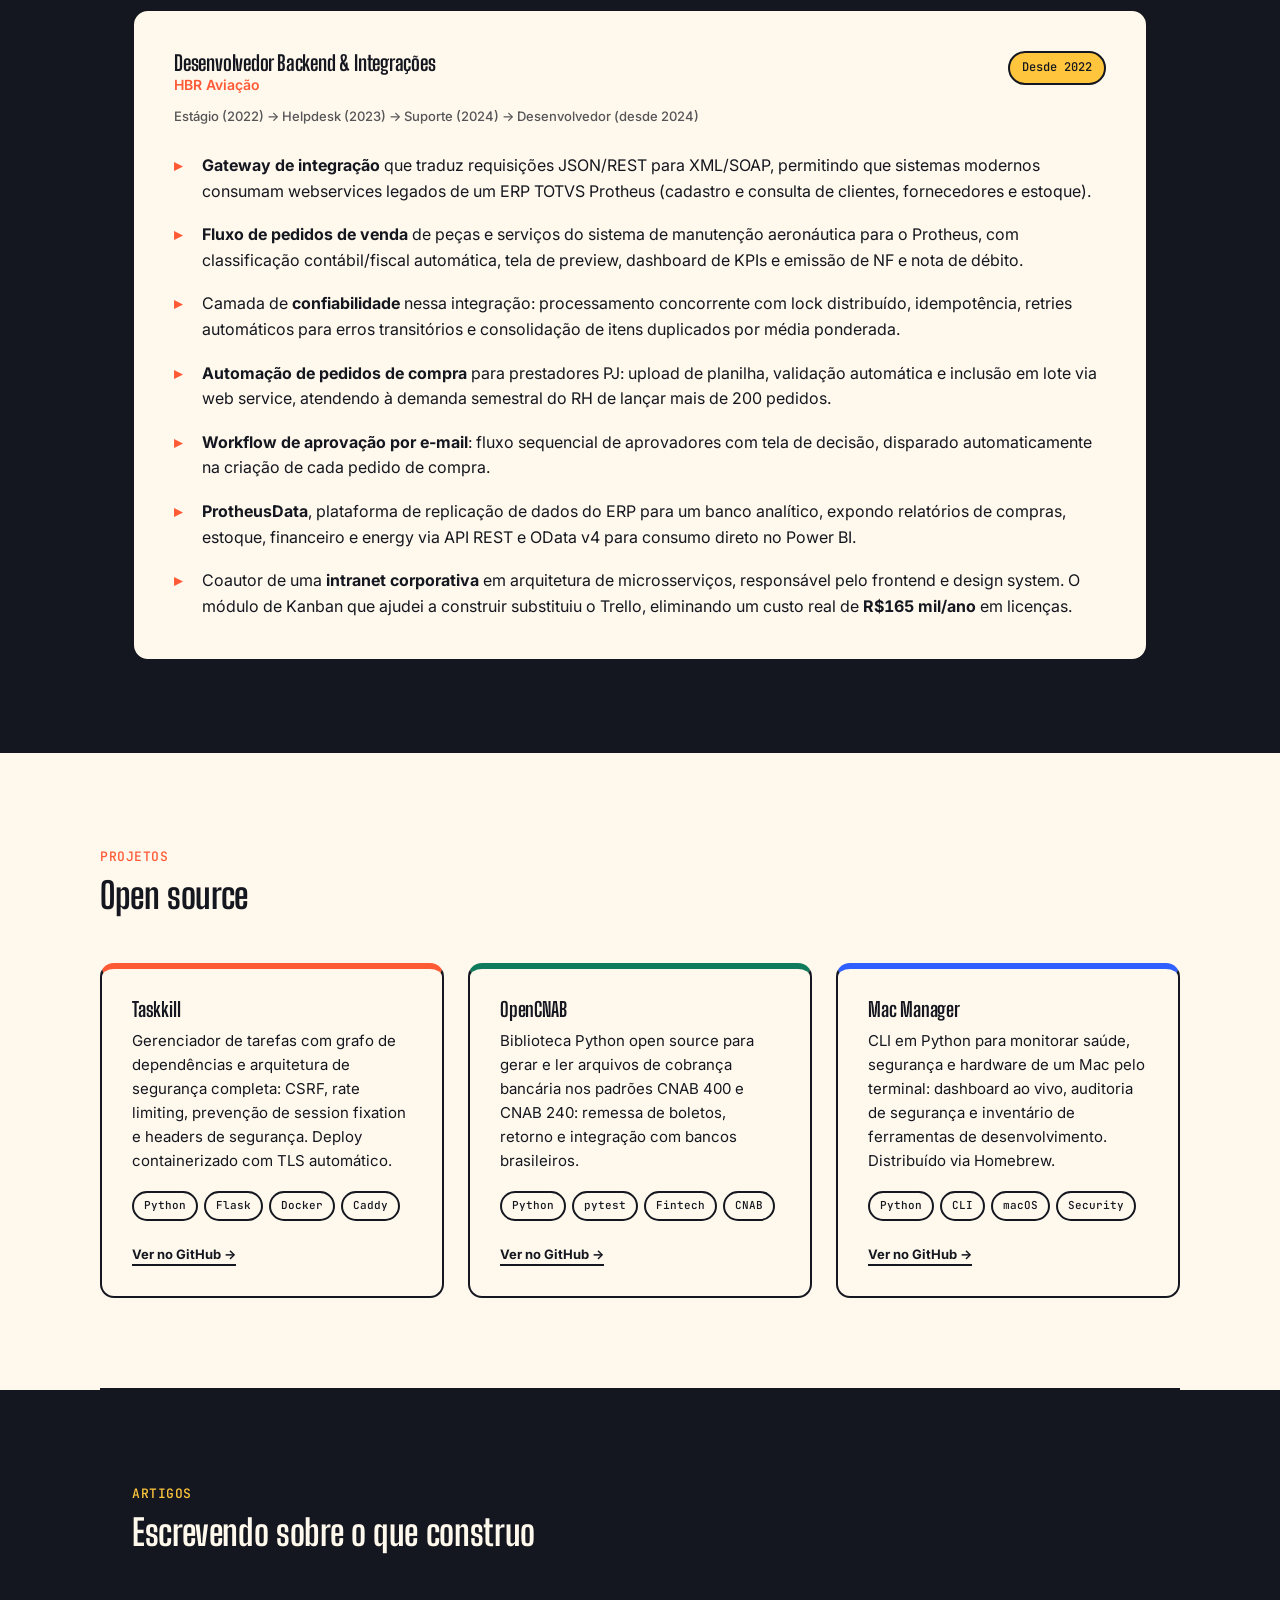
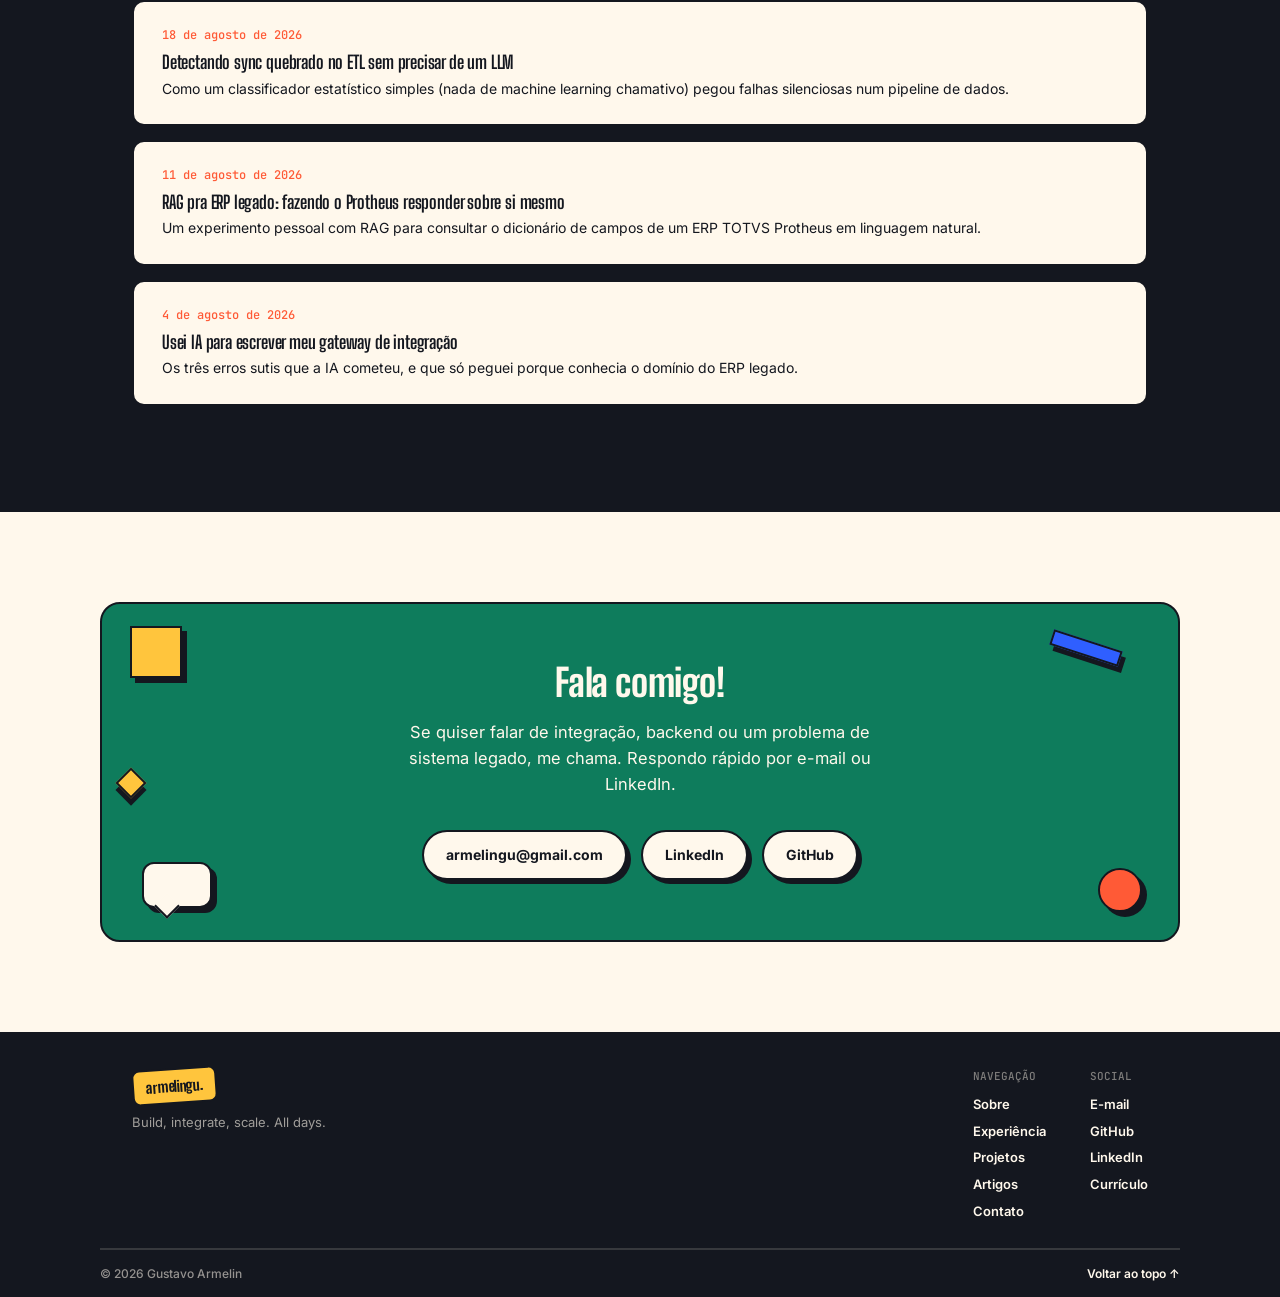
==== commit b45c5bfd: "feat: adiciona JSON-LD Person na home Nome, cargo, GitHub e LinkedIn ficam explícitos para busca, se" ====
--- a/index.html
+++ b/index.html
@@ -26,6 +26,32 @@
 <link rel="preconnect" href="https://fonts.gstatic.com" crossorigin>
 <link href="https://fonts.googleapis.com/css2?family=Big+Shoulders+Display:wght@600;800;900&family=Inter:wght@400;500;600;700&family=JetBrains+Mono:wght@500&display=swap" rel="stylesheet">
 <link rel="stylesheet" href="style.css">
+<script type="application/ld+json">
+{
+  "@context": "https://schema.org",
+  "@type": "Person",
+  "name": "Gustavo Armelin",
+  "alternateName": "armelingu",
+  "jobTitle": "Desenvolvedor Backend",
+  "description": "Desenvolvedor backend focado em Python, APIs REST e integração de sistemas corporativos.",
+  "url": "https://armelingu.github.io/",
+  "email": "mailto:armelingu@gmail.com",
+  "sameAs": [
+    "https://github.com/armelingu",
+    "https://www.linkedin.com/in/gustavoarmelin"
+  ],
+  "alumniOf": {
+    "@type": "CollegeOrUniversity",
+    "name": "Universidade Santa Cecília"
+  },
+  "knowsAbout": [
+    "Python",
+    "APIs REST",
+    "integração de sistemas",
+    "ERP TOTVS Protheus"
+  ]
+}
+</script>
 </head>
 <body>
 
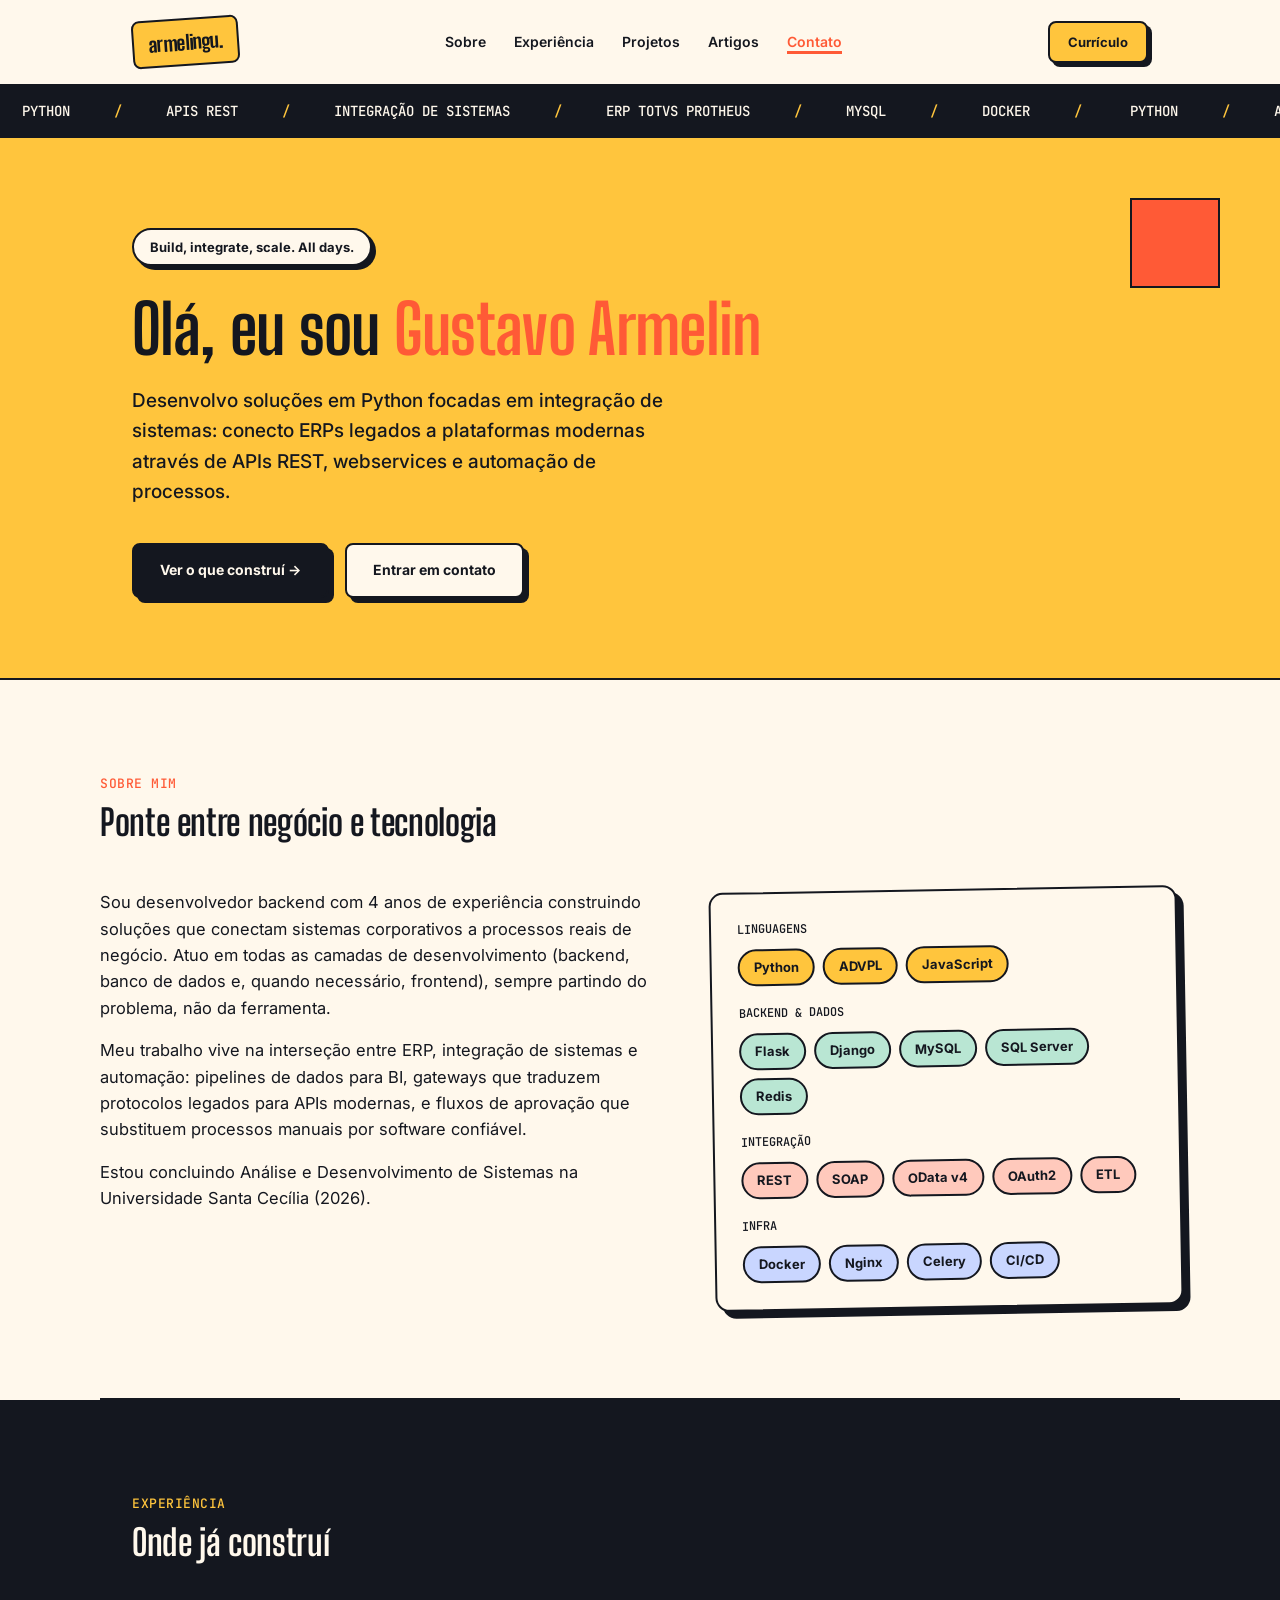
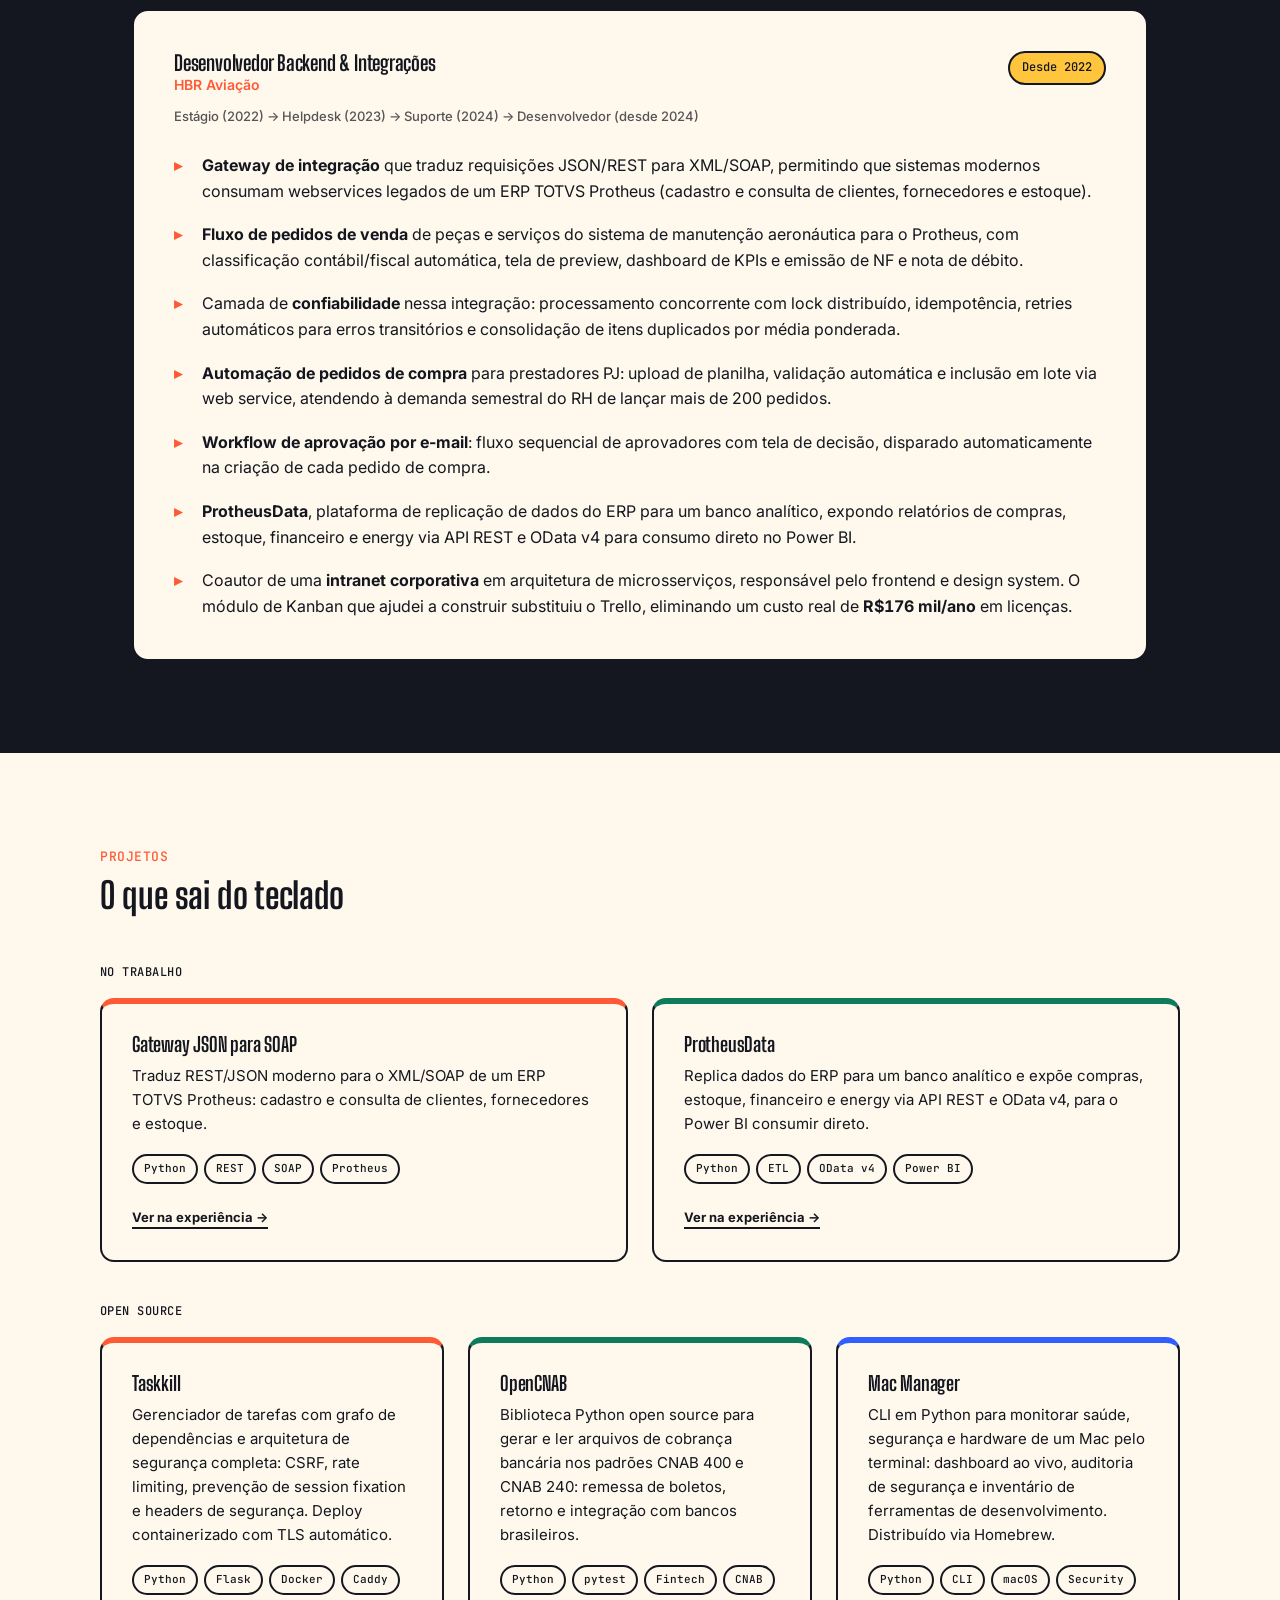
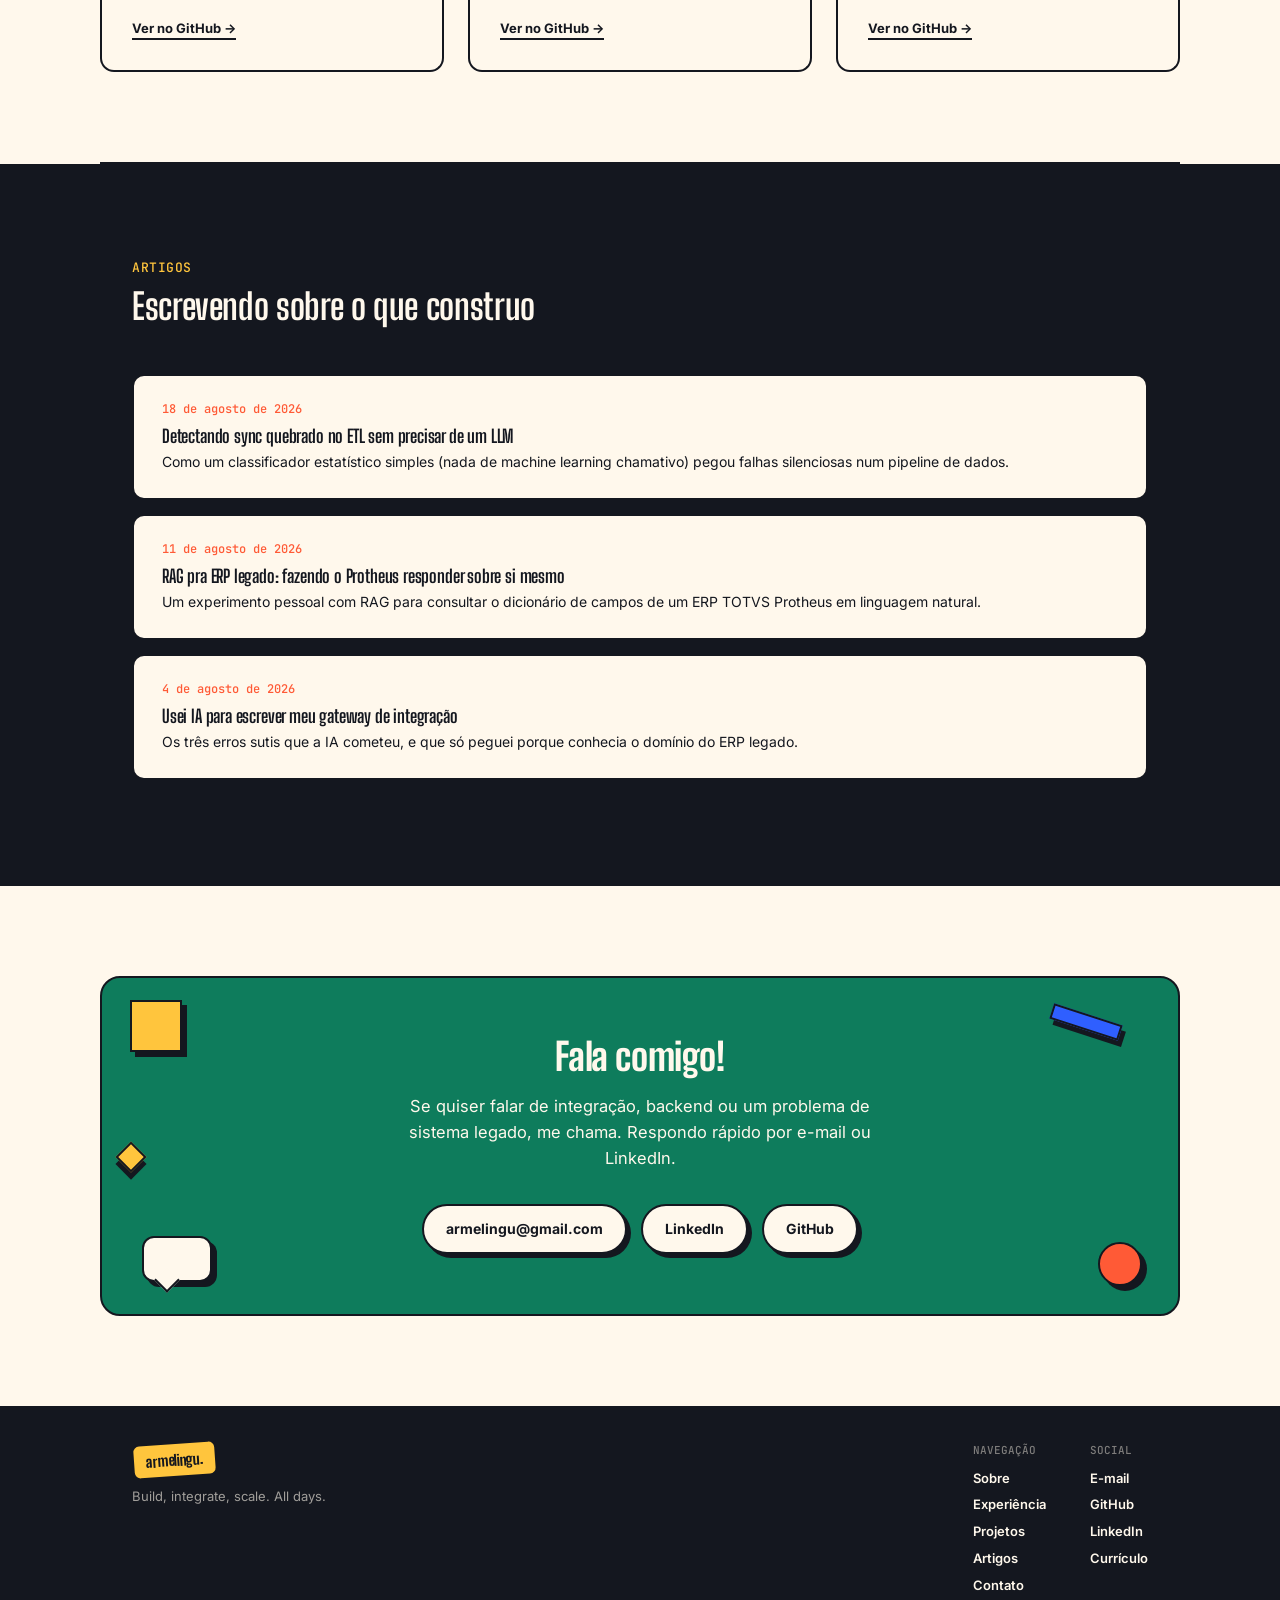
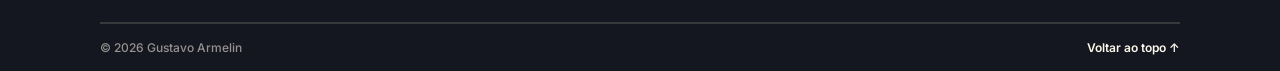
==== commit 05f897b8: "feat: coloca cases de trabalho na seção de projetos Gateway e ProtheusData passam a aparecer antes d" ====
--- a/index.html
+++ b/index.html
@@ -189,8 +189,24 @@
   <section id="projetos" class="body-section wrap">
     <div class="section-head reveal">
       <div class="eyebrow">Projetos</div>
-      <h2>Open source</h2>
-    </div>
+      <h2>O que sai do teclado</h2>
+    </div>
+    <p class="project-group reveal">No trabalho</p>
+    <div class="projects-grid">
+      <a class="project-card card-border reveal" href="#experiencia">
+        <h3>Gateway JSON para SOAP</h3>
+        <p>Traduz REST/JSON moderno para o XML/SOAP de um ERP TOTVS Protheus: cadastro e consulta de clientes, fornecedores e estoque.</p>
+        <div class="project-tags"><span>Python</span><span>REST</span><span>SOAP</span><span>Protheus</span></div>
+        <span class="project-link">Ver na experiência →</span>
+      </a>
+      <a class="project-card card-border reveal" href="#experiencia" style="transition-delay: 0.08s">
+        <h3>ProtheusData</h3>
+        <p>Replica dados do ERP para um banco analítico e expõe compras, estoque, financeiro e energy via API REST e OData v4, para o Power BI consumir direto.</p>
+        <div class="project-tags"><span>Python</span><span>ETL</span><span>OData v4</span><span>Power BI</span></div>
+        <span class="project-link">Ver na experiência →</span>
+      </a>
+    </div>
+    <p class="project-group reveal">Open source</p>
     <div class="projects-grid">
       <a class="project-card card-border reveal" href="https://github.com/armelingu/taskkill" target="_blank" rel="noopener">
         <h3>Taskkill</h3>
--- a/style.css
+++ b/style.css
@@ -221,6 +221,11 @@
 .timeline-list li:nth-child(7) { transition-delay: 0.47s; }
 
 /* Projects */
+.project-group {
+  font-family: 'JetBrains Mono', monospace; font-size: 12px; font-weight: 500;
+  text-transform: uppercase; letter-spacing: 0.04em; margin: 0 0 16px;
+}
+.projects-grid + .project-group { margin-top: 40px; }
 .projects-grid { display: grid; grid-template-columns: repeat(auto-fit, minmax(260px, 1fr)); gap: 24px; }
 .project-card {
   display: block; background: var(--paper); color: inherit; text-decoration: none;
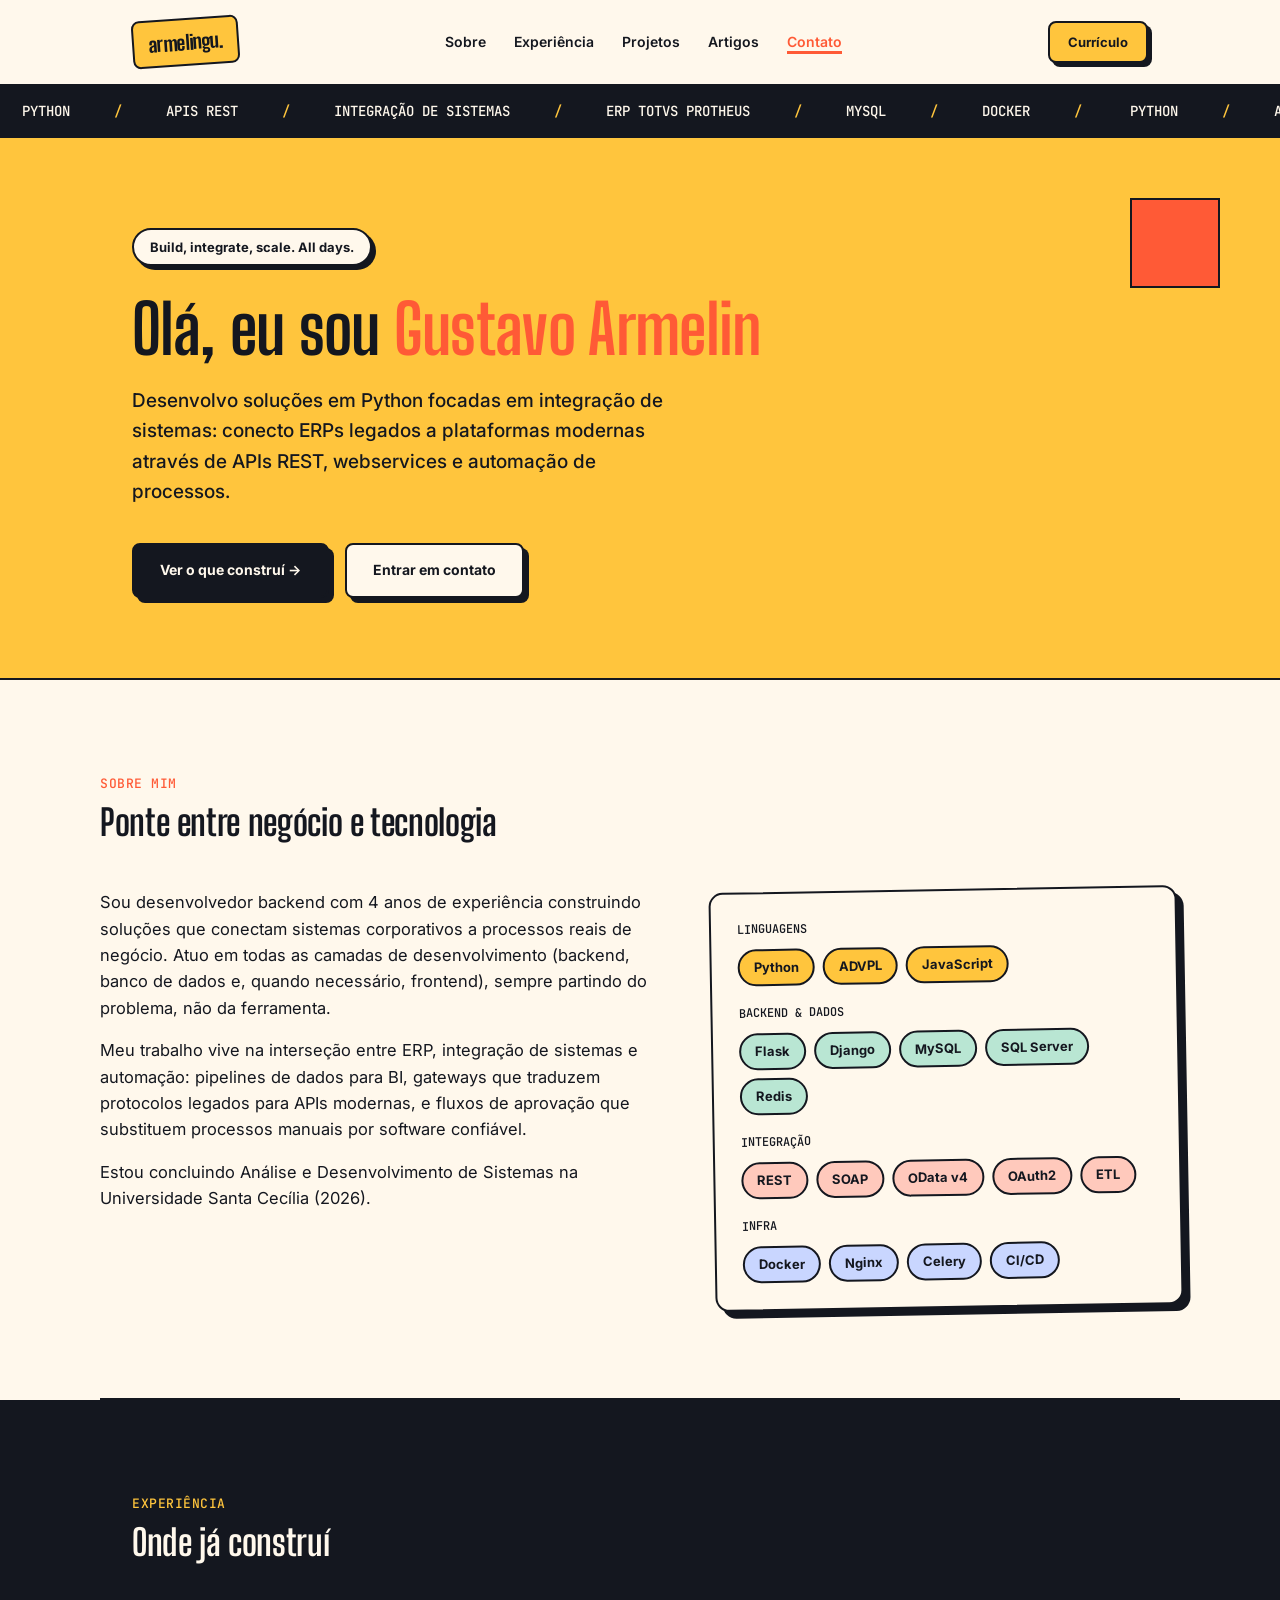
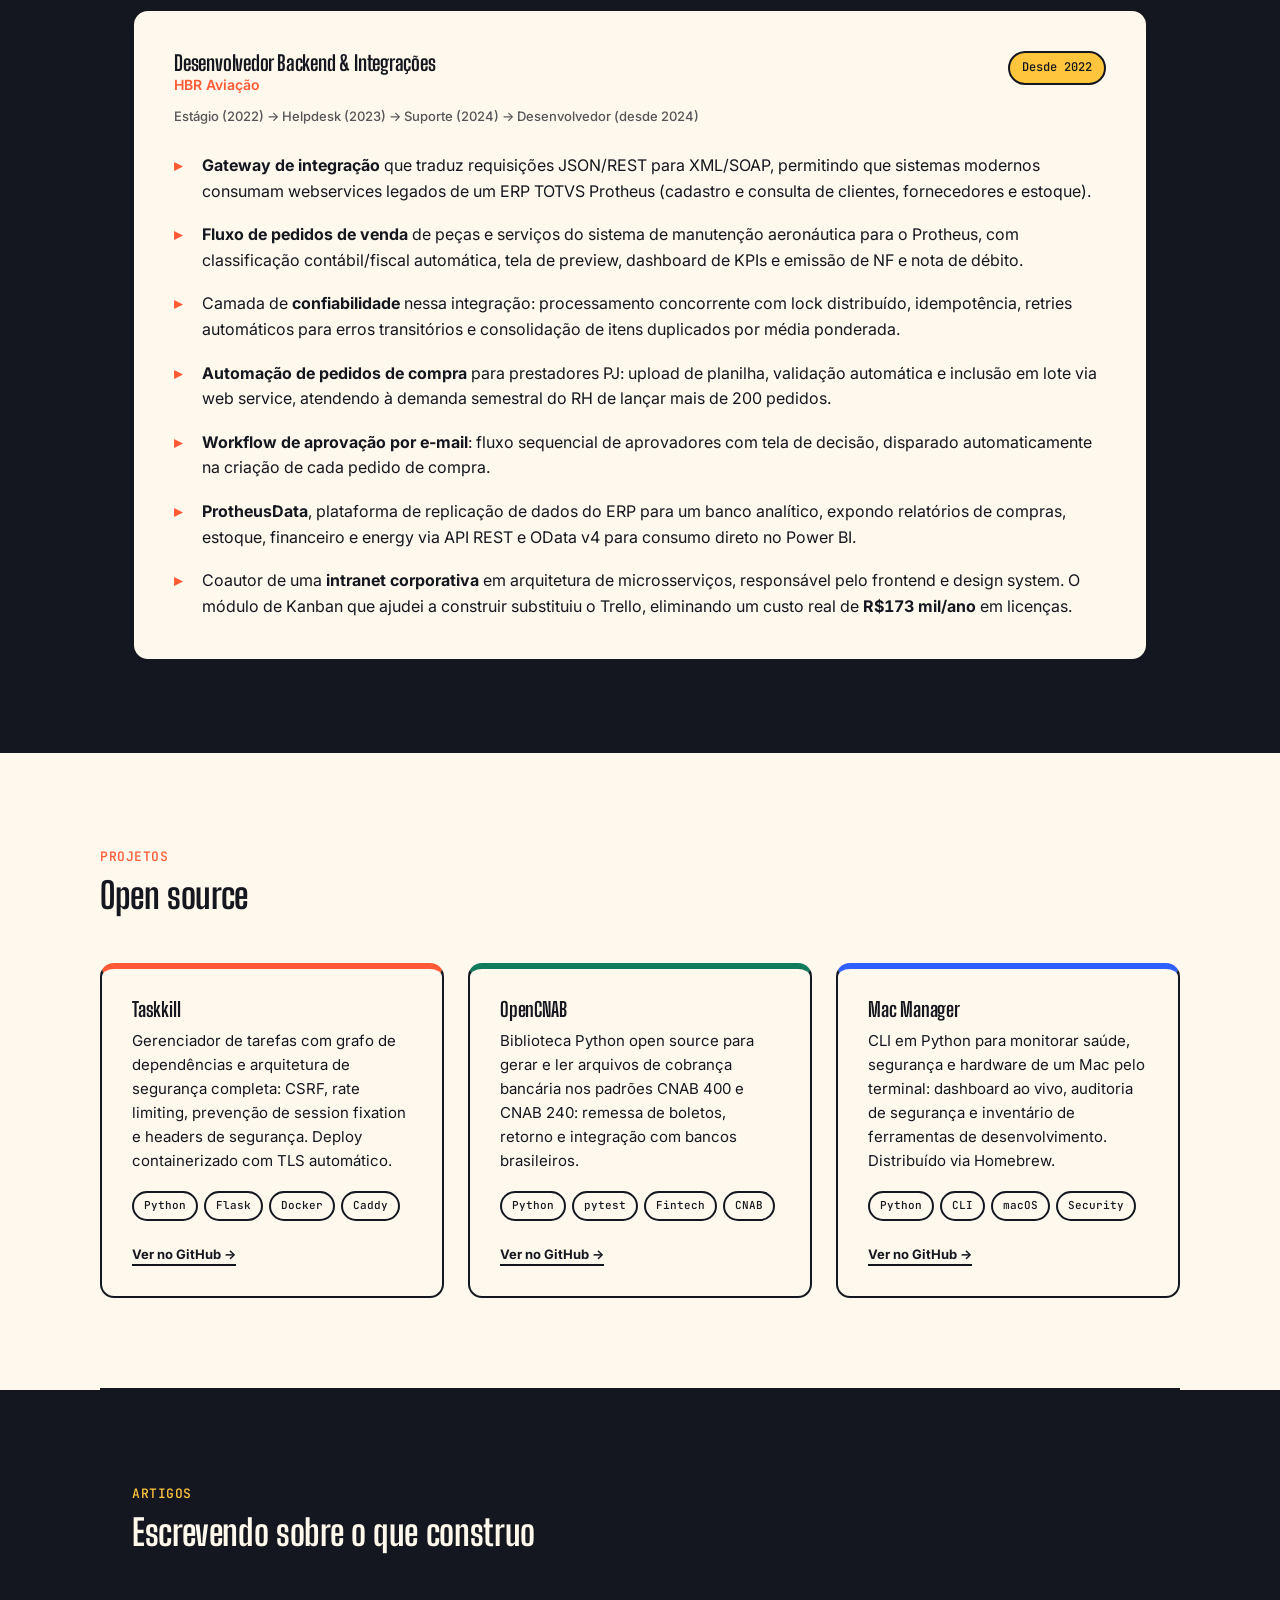
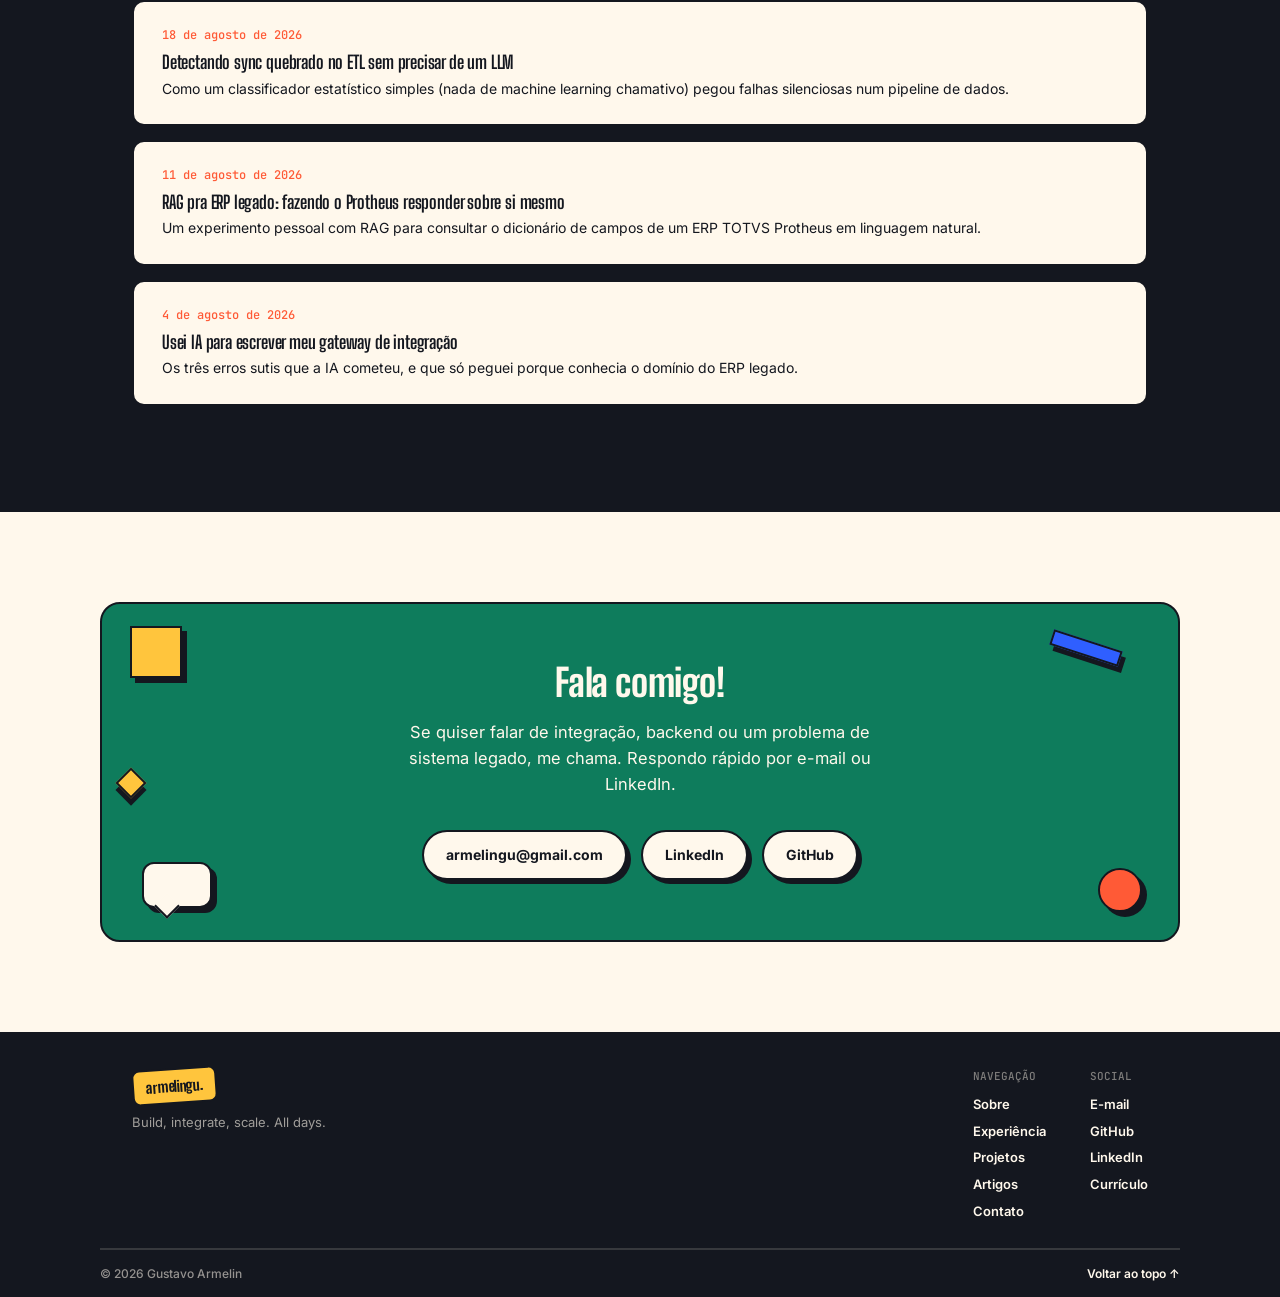
==== commit 213b443c: "feat: adiciona JSON-LD Person na home Nome, cargo e perfis sociais ficam explícitos para busca, sem " ====
--- a/index.html
+++ b/index.html
@@ -35,6 +35,7 @@
   "jobTitle": "Desenvolvedor Backend",
   "description": "Desenvolvedor backend focado em Python, APIs REST e integração de sistemas corporativos.",
   "url": "https://armelingu.github.io/",
+  "image": "https://armelingu.github.io/og.png",
   "email": "mailto:armelingu@gmail.com",
   "sameAs": [
     "https://github.com/armelingu",
@@ -189,24 +190,8 @@
   <section id="projetos" class="body-section wrap">
     <div class="section-head reveal">
       <div class="eyebrow">Projetos</div>
-      <h2>O que sai do teclado</h2>
-    </div>
-    <p class="project-group reveal">No trabalho</p>
-    <div class="projects-grid">
-      <a class="project-card card-border reveal" href="#experiencia">
-        <h3>Gateway JSON para SOAP</h3>
-        <p>Traduz REST/JSON moderno para o XML/SOAP de um ERP TOTVS Protheus: cadastro e consulta de clientes, fornecedores e estoque.</p>
-        <div class="project-tags"><span>Python</span><span>REST</span><span>SOAP</span><span>Protheus</span></div>
-        <span class="project-link">Ver na experiência →</span>
-      </a>
-      <a class="project-card card-border reveal" href="#experiencia" style="transition-delay: 0.08s">
-        <h3>ProtheusData</h3>
-        <p>Replica dados do ERP para um banco analítico e expõe compras, estoque, financeiro e energy via API REST e OData v4, para o Power BI consumir direto.</p>
-        <div class="project-tags"><span>Python</span><span>ETL</span><span>OData v4</span><span>Power BI</span></div>
-        <span class="project-link">Ver na experiência →</span>
-      </a>
-    </div>
-    <p class="project-group reveal">Open source</p>
+      <h2>Open source</h2>
+    </div>
     <div class="projects-grid">
       <a class="project-card card-border reveal" href="https://github.com/armelingu/taskkill" target="_blank" rel="noopener">
         <h3>Taskkill</h3>
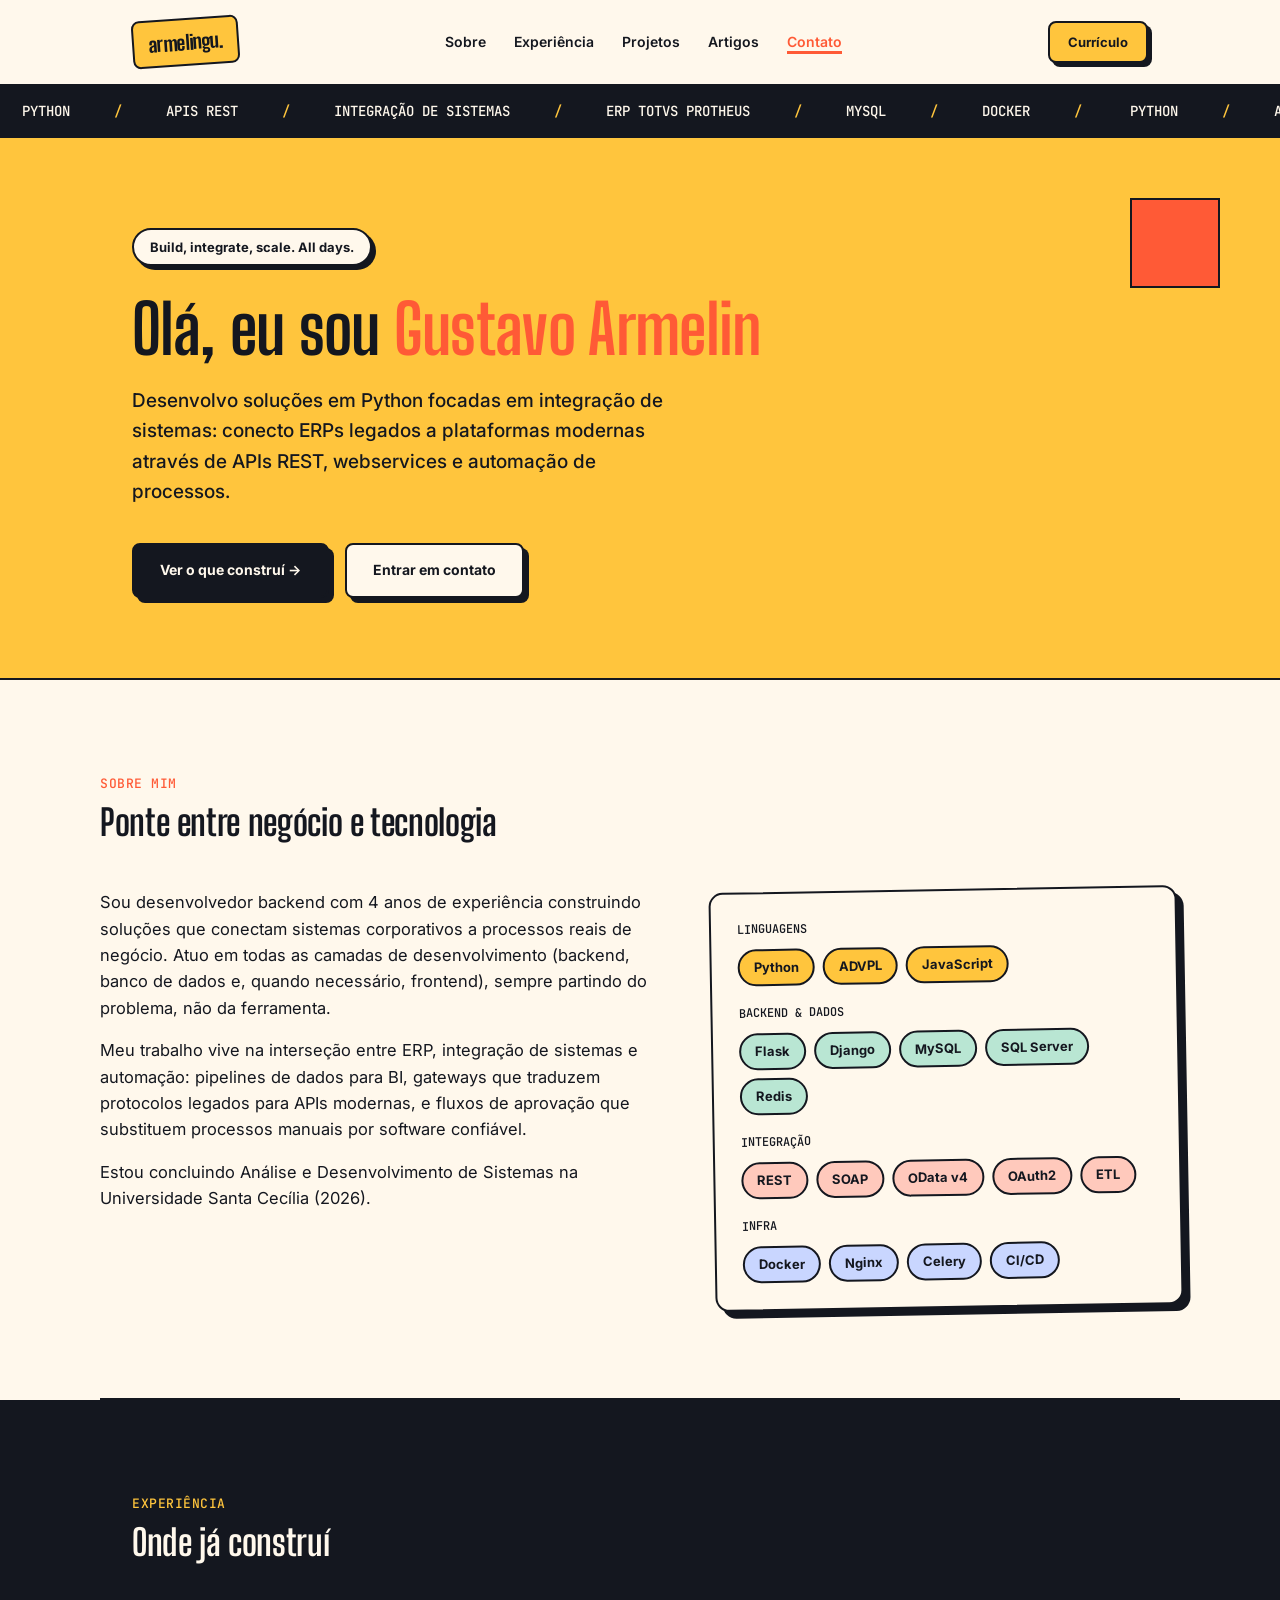
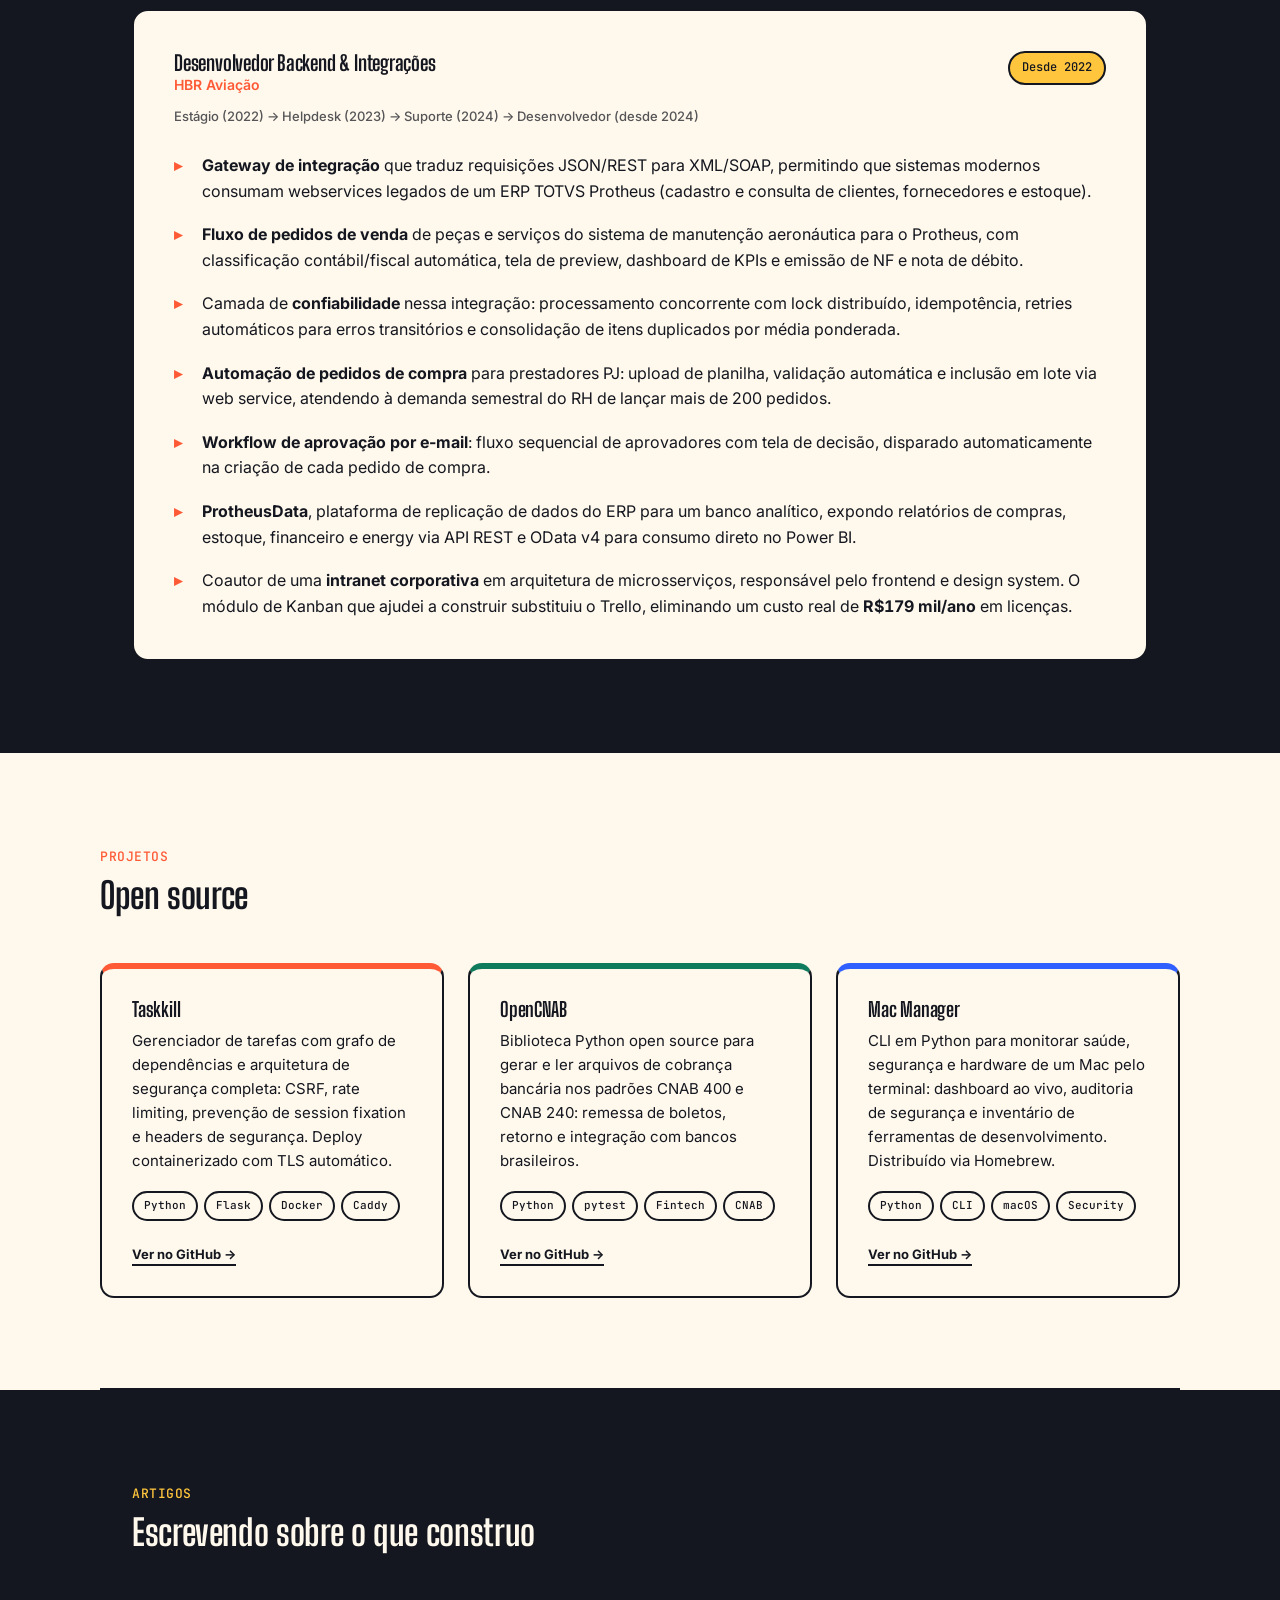
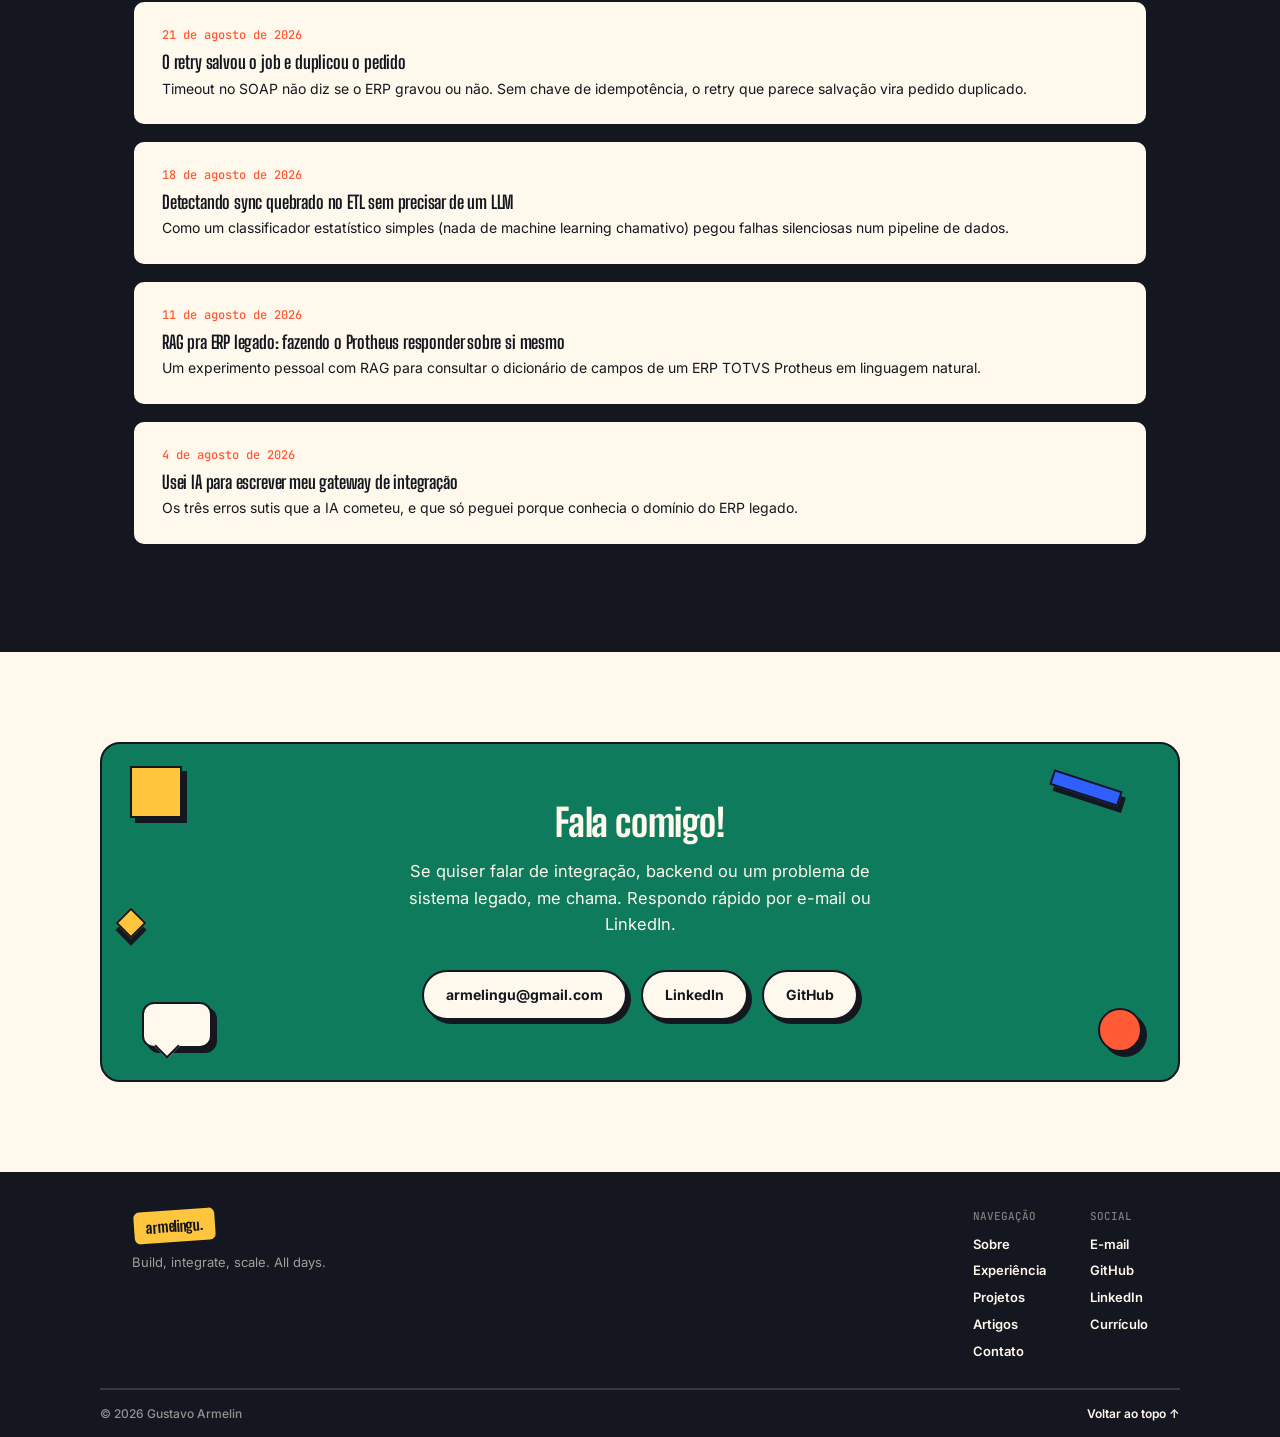
==== commit 4ec68da7: "feat: lista o artigo de retry na home e no sitemap O card entra no topo da seção de artigos e a URL " ====
--- a/index.html
+++ b/index.html
@@ -221,6 +221,11 @@
         <h2>Escrevendo sobre o que construo</h2>
       </div>
       <div class="articles-list reveal">
+        <a class="article-card" href="artigos/retry-idempotencia-soap.html">
+          <span class="date">21 de agosto de 2026</span>
+          <h3>O retry salvou o job e duplicou o pedido</h3>
+          <p>Timeout no SOAP não diz se o ERP gravou ou não. Sem chave de idempotência, o retry que parece salvação vira pedido duplicado.</p>
+        </a>
         <a class="article-card" href="artigos/deteccao-anomalias-etl.html">
           <span class="date">18 de agosto de 2026</span>
           <h3>Detectando sync quebrado no ETL sem precisar de um LLM</h3>
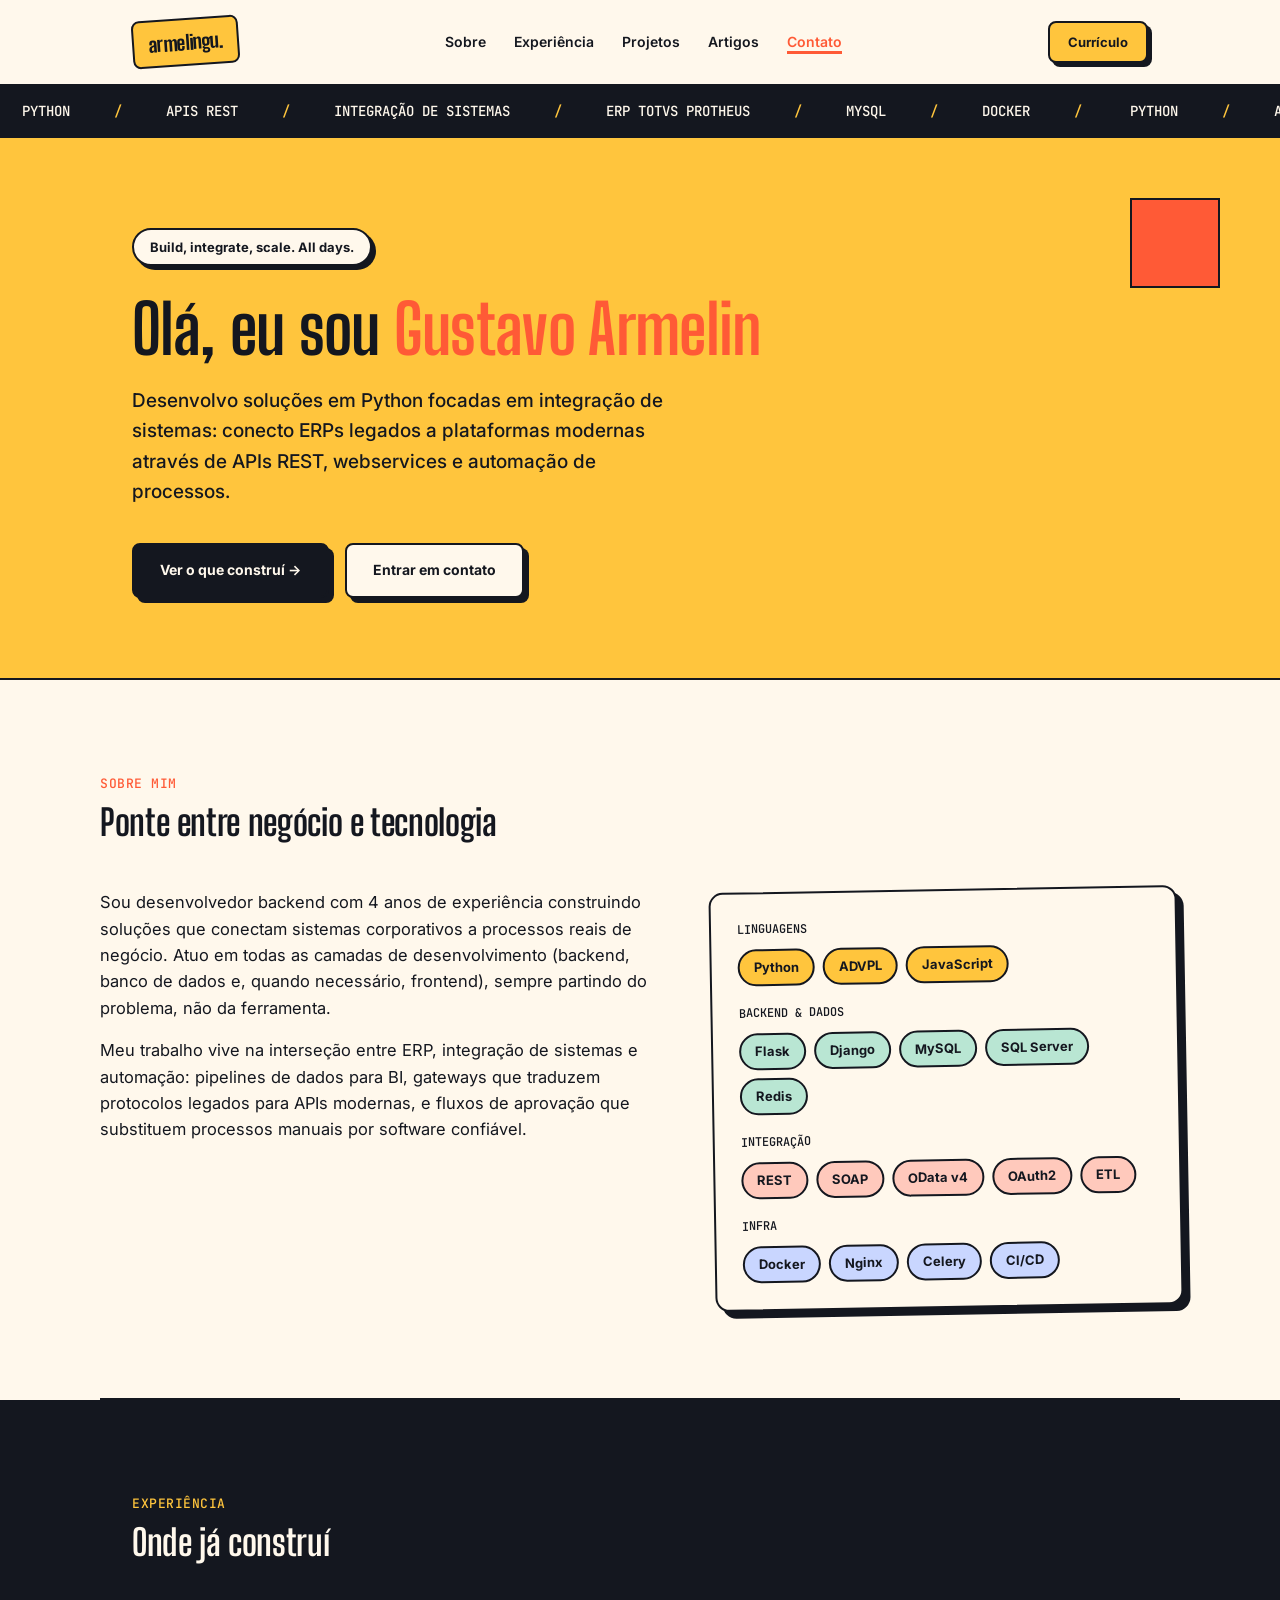
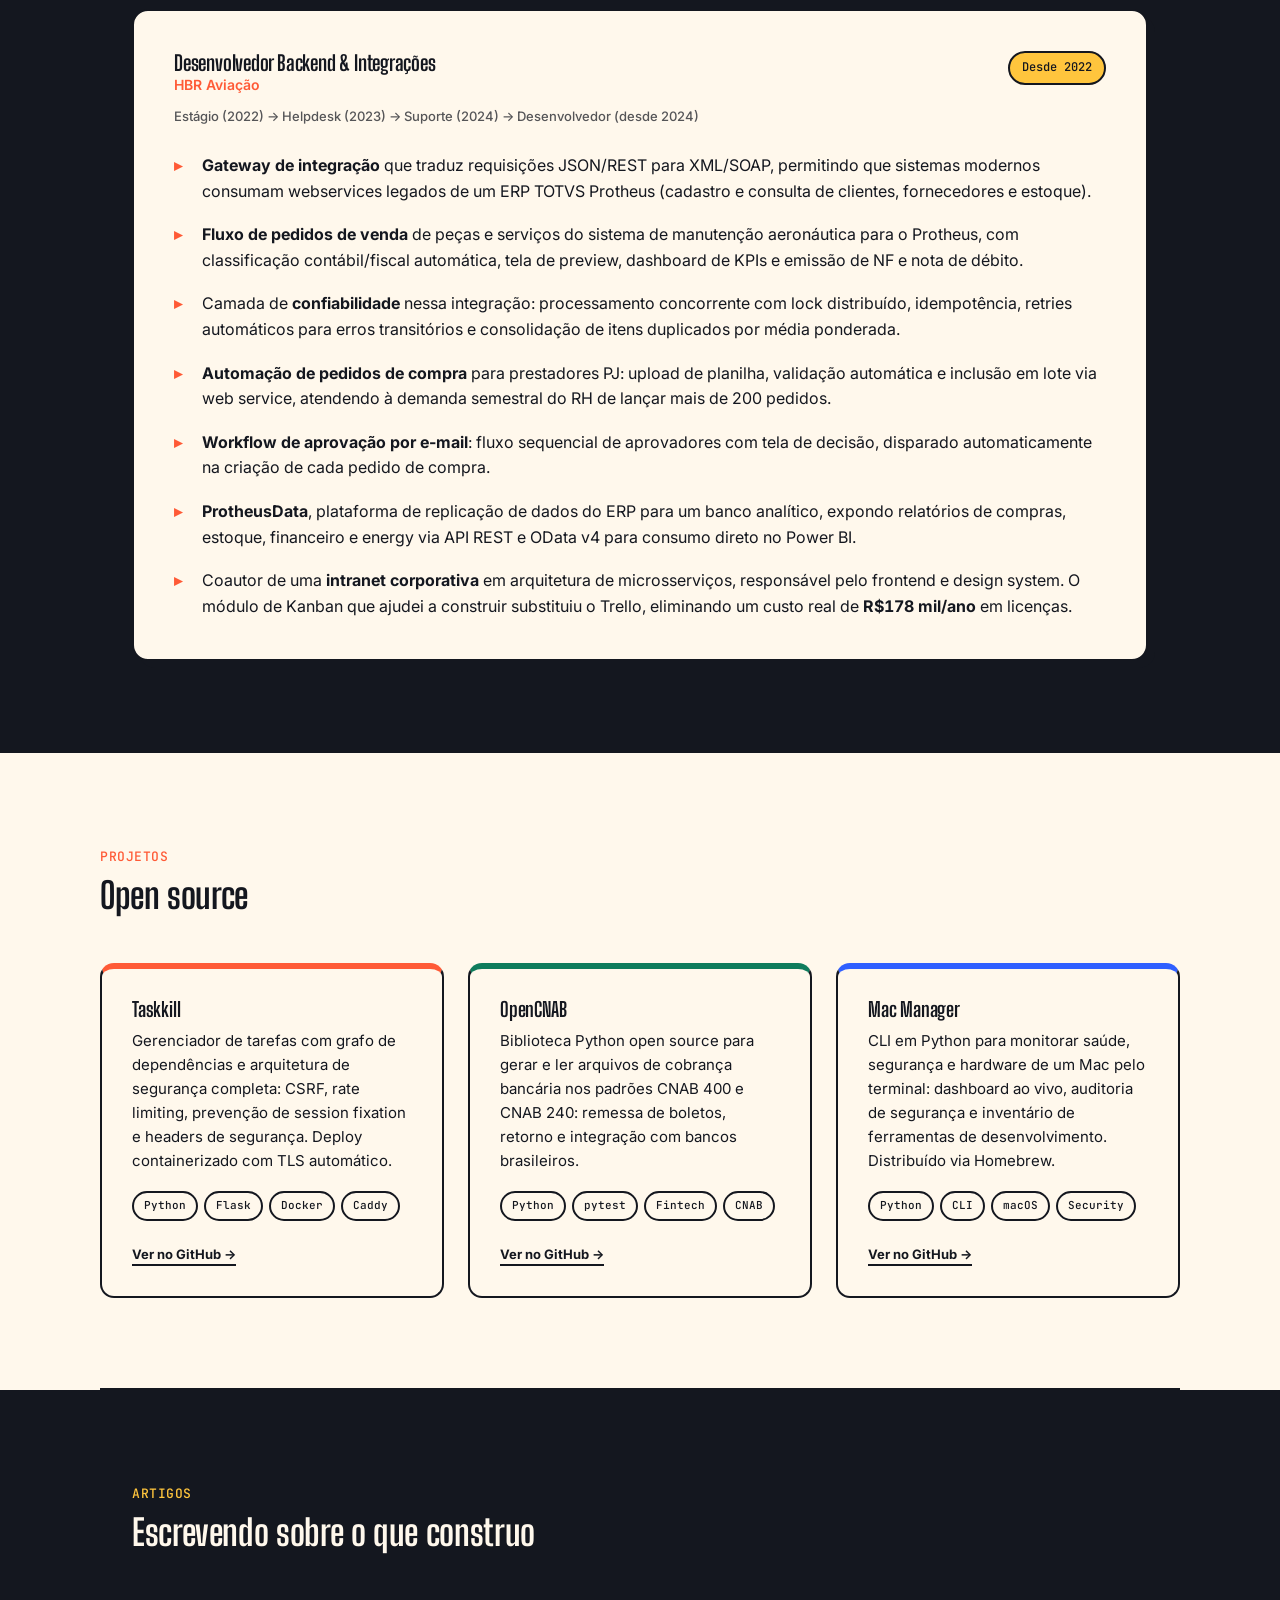
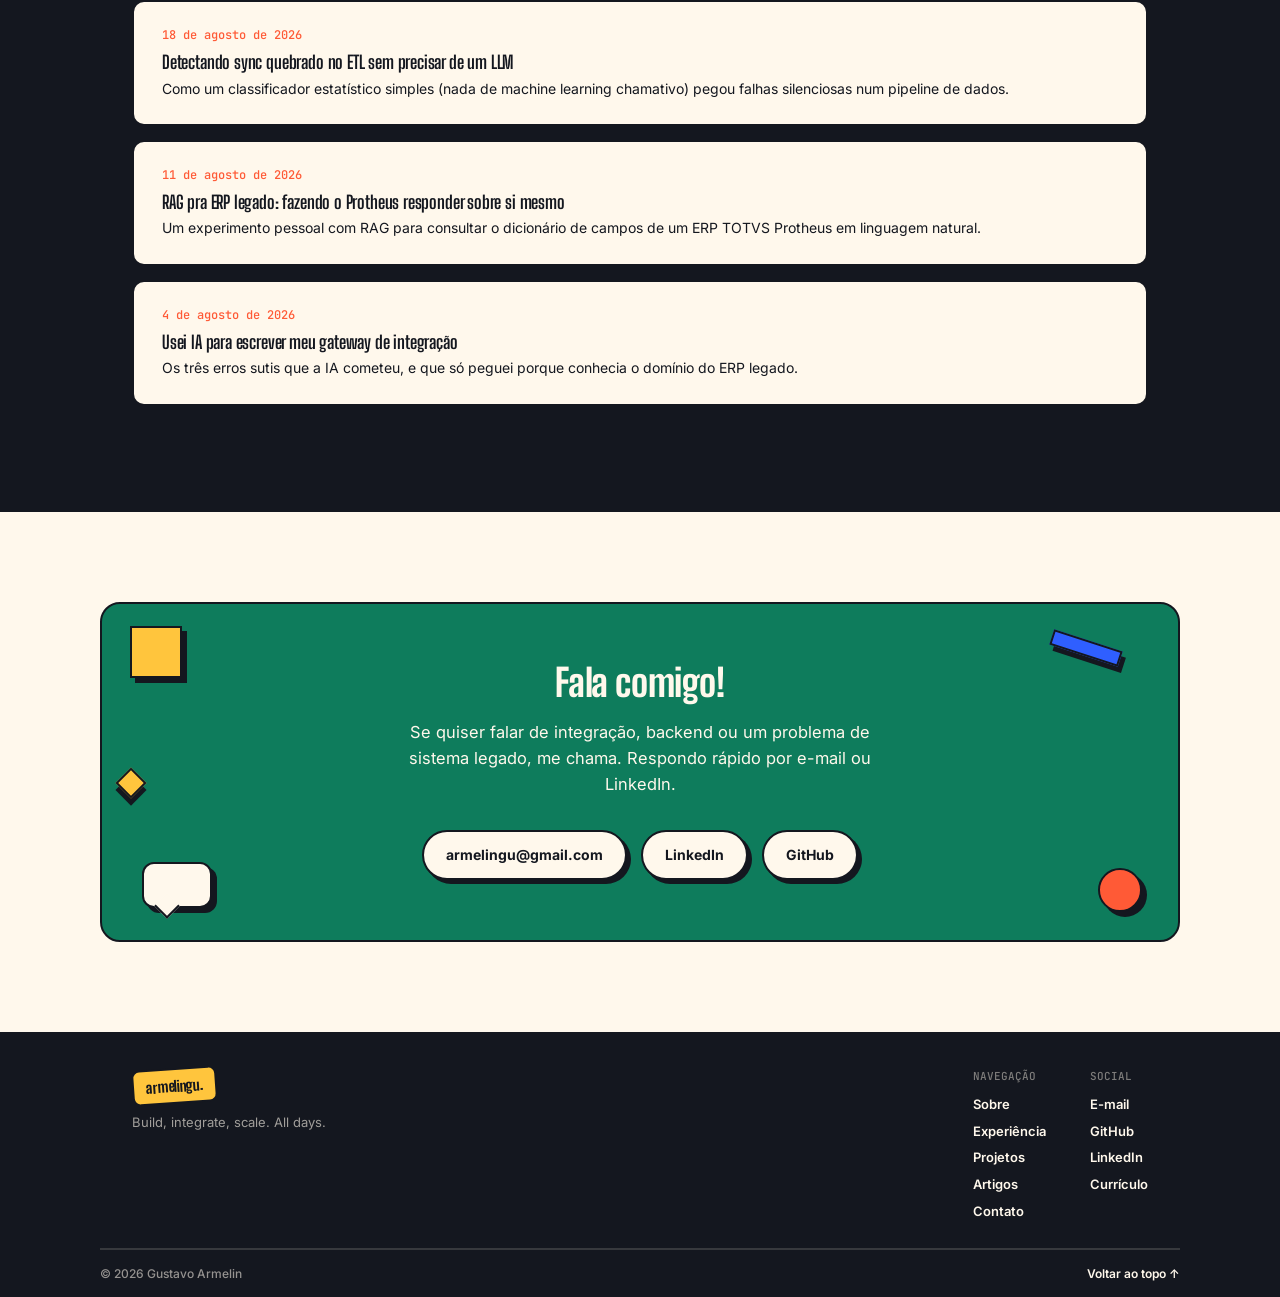
==== commit 614f38de: "fix: tira a faculdade da seção Sobre O hero e o Sobre passam a falar só de trabalho e stack, sem for" ====
--- a/index.html
+++ b/index.html
@@ -115,7 +115,6 @@
       <div>
         <p>Sou desenvolvedor backend com 4 anos de experiência construindo soluções que conectam sistemas corporativos a processos reais de negócio. Atuo em todas as camadas de desenvolvimento (backend, banco de dados e, quando necessário, frontend), sempre partindo do problema, não da ferramenta.</p>
         <p>Meu trabalho vive na interseção entre ERP, integração de sistemas e automação: pipelines de dados para BI, gateways que traduzem protocolos legados para APIs modernas, e fluxos de aprovação que substituem processos manuais por software confiável.</p>
-        <p>Estou concluindo Análise e Desenvolvimento de Sistemas na Universidade Santa Cecília (2026).</p>
       </div>
       <div class="stack-card hard-shadow">
         <div class="stack-group">
@@ -221,11 +220,6 @@
         <h2>Escrevendo sobre o que construo</h2>
       </div>
       <div class="articles-list reveal">
-        <a class="article-card" href="artigos/retry-idempotencia-soap.html">
-          <span class="date">21 de agosto de 2026</span>
-          <h3>O retry salvou o job e duplicou o pedido</h3>
-          <p>Timeout no SOAP não diz se o ERP gravou ou não. Sem chave de idempotência, o retry que parece salvação vira pedido duplicado.</p>
-        </a>
         <a class="article-card" href="artigos/deteccao-anomalias-etl.html">
           <span class="date">18 de agosto de 2026</span>
           <h3>Detectando sync quebrado no ETL sem precisar de um LLM</h3>
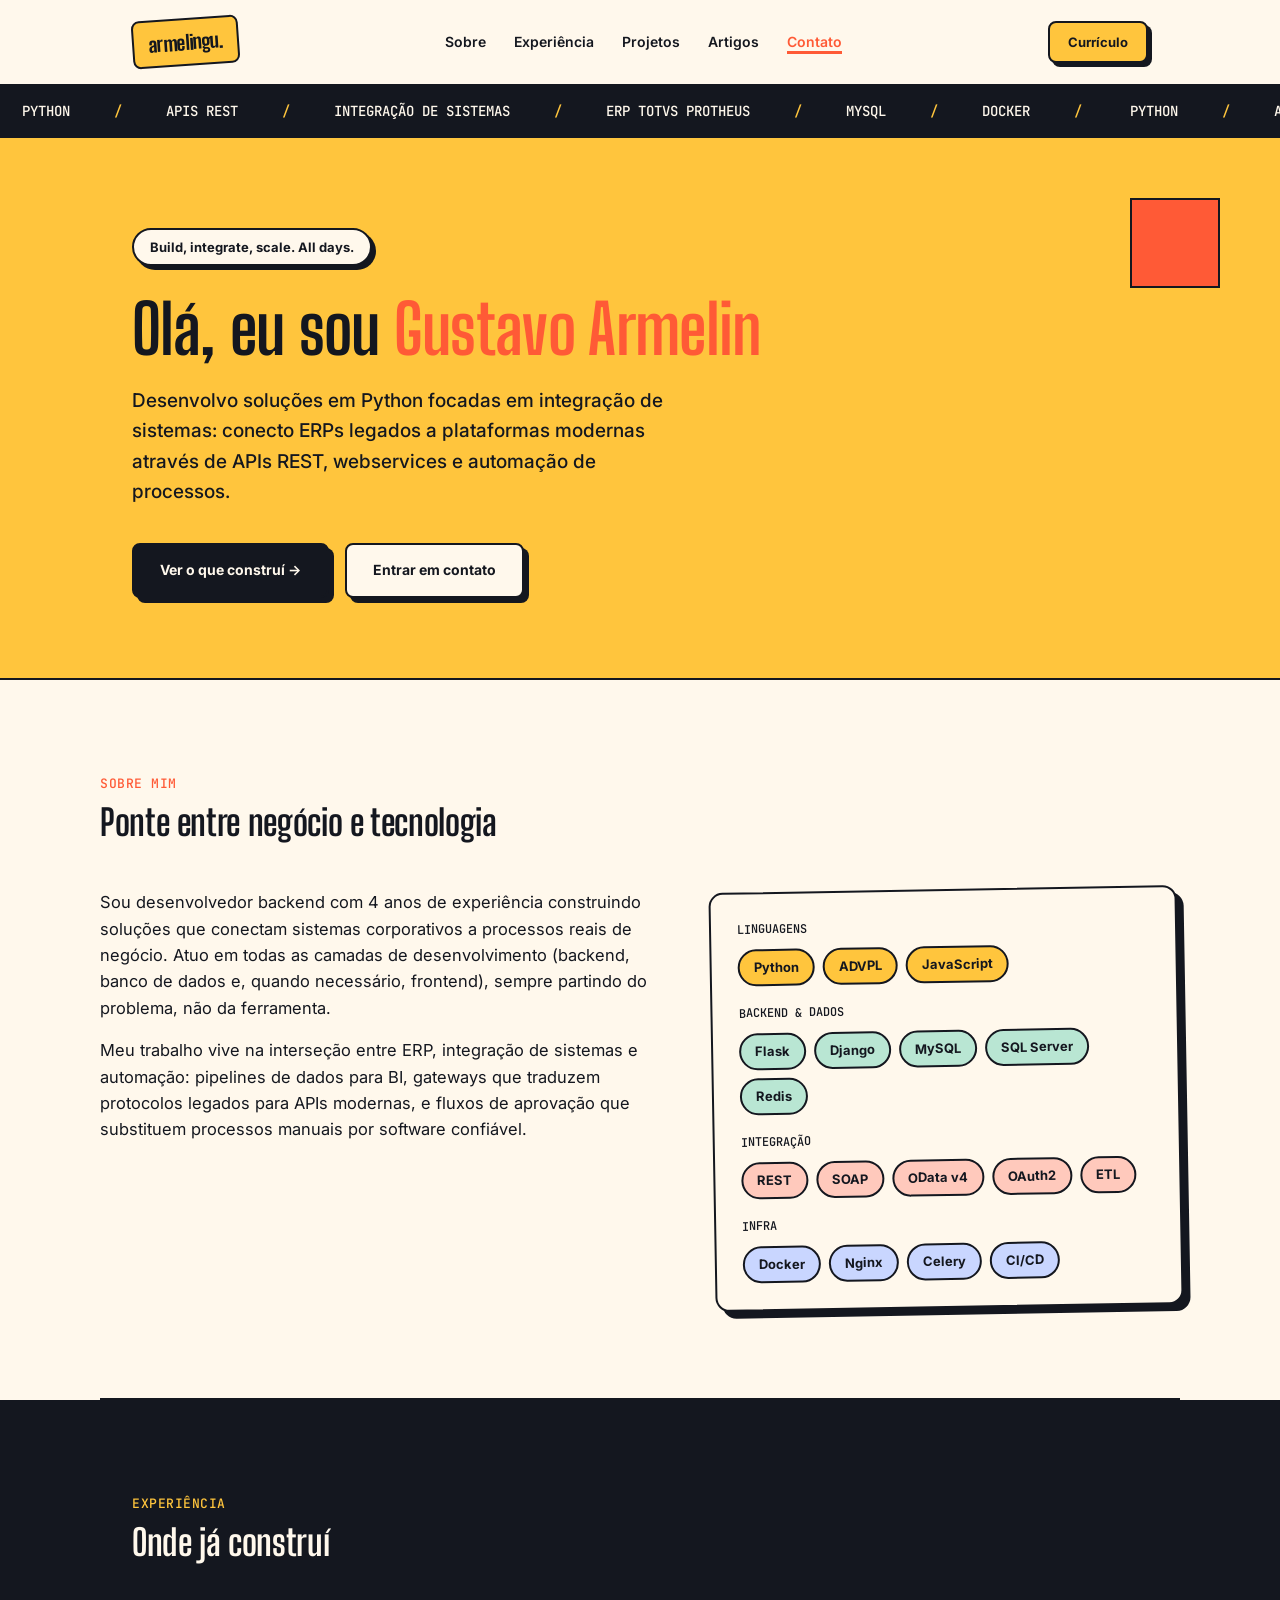
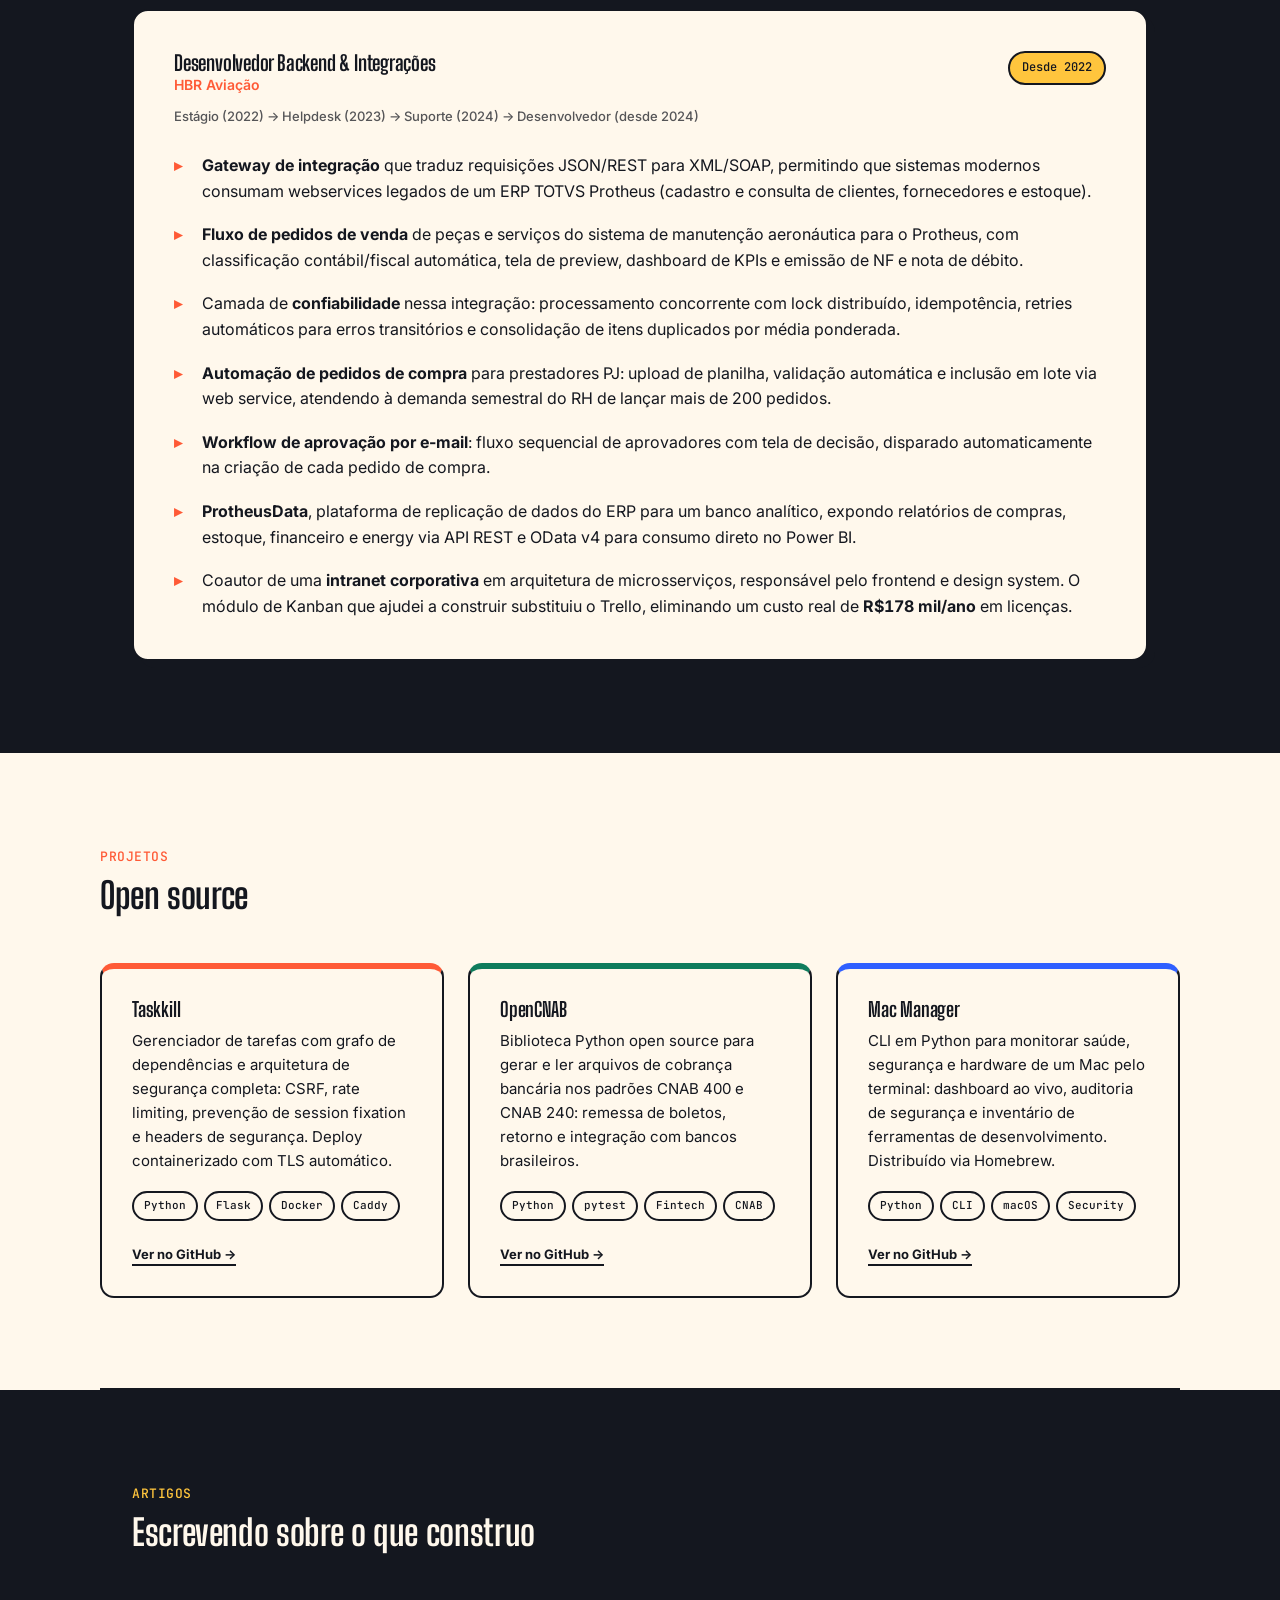
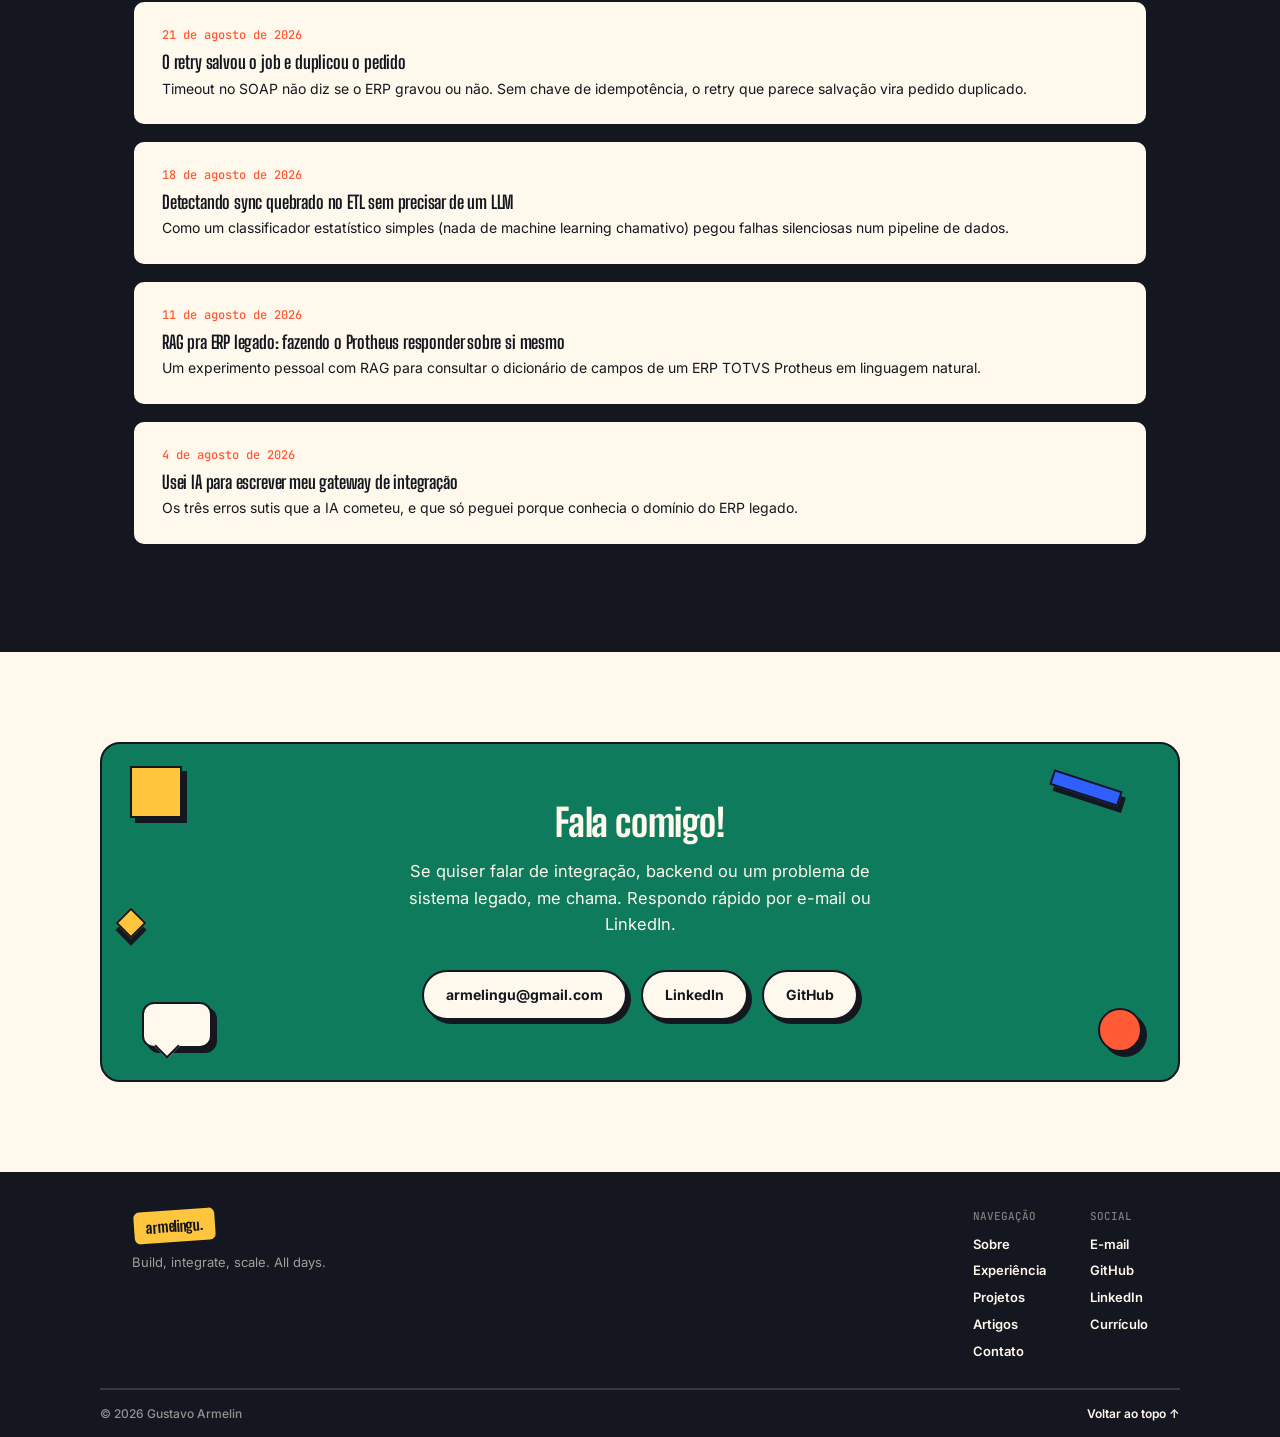
==== commit a38ed199: "Merge pull request #8 from armelingu/feat/artigo-retry-idempotencia Artigo: O retry salvou o job e d" ====
--- a/index.html
+++ b/index.html
@@ -220,6 +220,11 @@
         <h2>Escrevendo sobre o que construo</h2>
       </div>
       <div class="articles-list reveal">
+        <a class="article-card" href="artigos/retry-idempotencia-soap.html">
+          <span class="date">21 de agosto de 2026</span>
+          <h3>O retry salvou o job e duplicou o pedido</h3>
+          <p>Timeout no SOAP não diz se o ERP gravou ou não. Sem chave de idempotência, o retry que parece salvação vira pedido duplicado.</p>
+        </a>
         <a class="article-card" href="artigos/deteccao-anomalias-etl.html">
           <span class="date">18 de agosto de 2026</span>
           <h3>Detectando sync quebrado no ETL sem precisar de um LLM</h3>
